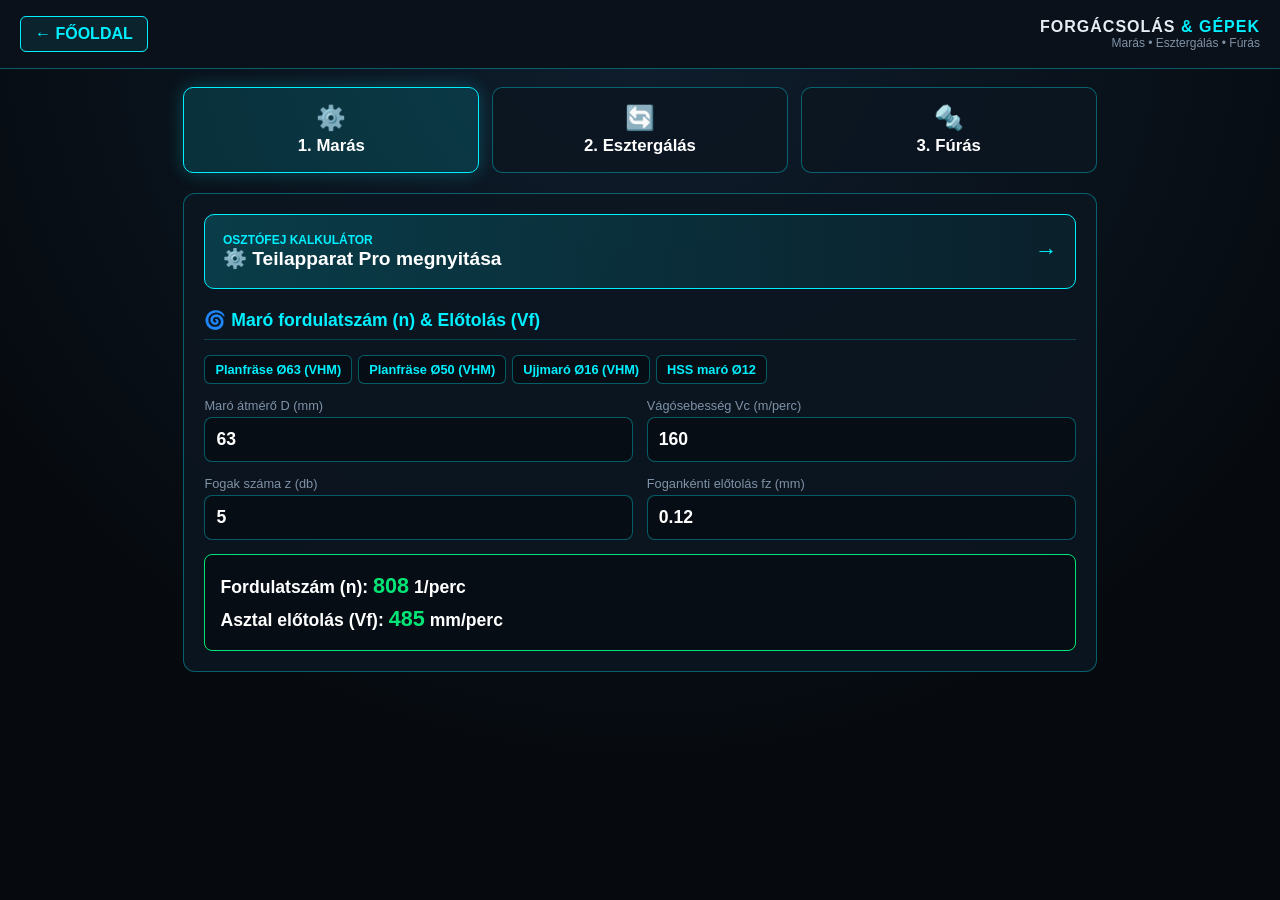
==== gepek/index.html @ 5e8ff7d8 "Update index.html" ====
<!DOCTYPE html>
<html lang="hu">
<head>
    <meta charset="UTF-8">
    <meta name="viewport" content="width=device-width, initial-scale=1.0">
    <title>Forgácsolás & Gépek // WERKSTATT OS</title>
    <style>
        :root { --bg:#060a0f; --panel:#0b111a; --card:rgba(12, 22, 34, 0.88); --cyan:#00f0ff; --orange:#ff7b00; --green:#00e676; --text:#e6edf3; --muted:#7f92a6; --border:rgba(0, 240, 255, 0.35); }
        * { box-sizing:border-box; margin:0; padding:0; font-family:'Segoe UI',Roboto,sans-serif; }
        body { background:radial-gradient(circle at 50% 0%, #0f1e2e 0%, var(--bg) 70%); color:var(--text); min-height:100vh; padding-bottom:3rem; }
        header { background:var(--panel); border-bottom:1px solid var(--border); padding:1rem 1.25rem; display:flex; justify-content:space-between; align-items:center; position:sticky; top:0; z-index:100; }
        .back-btn { color:var(--cyan); text-decoration:none; font-weight:700; padding:8px 14px; border:1px solid var(--cyan); border-radius:6px; background:rgba(0,240,255,0.08); cursor:pointer; }
        main { max-width:950px; margin:0 auto; padding:1.15rem; }

        .big-menu { display:grid; grid-template-columns:repeat(3, 1fr); gap:0.8rem; margin-bottom:1.25rem; }
        .m-btn { background:var(--card); border:1px solid var(--border); border-radius:10px; padding:1rem; text-align:center; color:#fff; cursor:pointer; transition:0.2s; }
        .m-btn.active, .m-btn:hover { border-color:var(--cyan); background:rgba(0,240,255,0.14); box-shadow:0 0 18px rgba(0,240,255,0.25); }
        .m-btn h2 { font-size:1.05rem; margin-top:4px; }

        .tool-box { display:none; background:var(--card); border:1px solid var(--border); border-radius:12px; padding:1.25rem; }
        .tool-box.active { display:block; }
        .tool-box h3 { color:var(--cyan); margin-bottom:0.9rem; font-size:1.1rem; border-bottom:1px solid rgba(0,240,255,0.2); padding-bottom:0.5rem; }

        .launch-card { display:flex; justify-content:space-between; align-items:center; background:linear-gradient(90deg, rgba(0,240,255,0.18), rgba(0,240,255,0.05)); border:1px solid var(--cyan); padding:1.1rem; border-radius:10px; text-decoration:none; color:#fff; margin-bottom:1.35rem; }
        .launch-card:hover { box-shadow:0 0 20px rgba(0,240,255,0.3); }

        .preset-row { display:flex; gap:6px; flex-wrap:wrap; margin-bottom:0.9rem; }
        .p-btn { background:#070d14; border:1px solid var(--border); color:var(--cyan); padding:6px 10px; border-radius:6px; font-size:0.8rem; font-weight:700; cursor:pointer; }
        .p-btn:hover { background:rgba(0,240,255,0.18); }

        .in-grid { display:grid; grid-template-columns:1fr 1fr; gap:0.85rem; margin-bottom:0.9rem; }
        label { display:block; font-size:0.8rem; color:var(--muted); margin-bottom:4px; }
        input { width:100%; padding:11px; background:#070d14; border:1px solid var(--border); border-radius:8px; color:#fff; font-size:1.1rem; font-weight:700; }
        .res-card { background:#070d14; border:1px solid var(--green); border-radius:8px; padding:0.95rem; font-size:1.1rem; font-weight:800; color:#fff; line-height:1.5; }
        .res-card span { color:var(--green); font-size:1.35rem; }

        .sub-tabs { display:grid; grid-template-columns:repeat(3, 1fr); gap:6px; margin-bottom:0.85rem; }
        .st-btn { background:#070d14; border:1px solid rgba(255,255,255,0.15); color:var(--muted); padding:10px 6px; border-radius:6px; font-weight:800; font-size:0.82rem; cursor:pointer; }
        .st-btn.active { border-color:var(--cyan); color:var(--cyan); background:rgba(0,240,255,0.12); }

        table { width:100%; border-collapse:collapse; margin-top:0.5rem; font-size:0.92rem; }
        th, td { padding:9px 10px; text-align:left; border-bottom:1px solid rgba(255,255,255,0.08); }
        th { color:var(--cyan); font-size:0.78rem; text-transform:uppercase; }
        td b { color:var(--green); font-size:1.05rem; }
        @media (max-width: 600px) { .big-menu { grid-template-columns: 1fr; } }
    </style>
</head>
<body>
    <header>
        <a href="../index.html" class="back-btn">← FŐOLDAL</a>
        <div style="text-align:right;">
            <div style="font-weight:800; letter-spacing:1px;">FORGÁCSOLÁS <span style="color:var(--cyan);">& GÉPEK</span></div>
            <div style="font-size:0.75rem; color:var(--muted);">Marás &bull; Esztergálás &bull; Fúrás</div>
        </div>
    </header>
    <main>
        <div class="big-menu">
            <div class="m-btn active" onclick="showTool('frasen', this)"><span style="font-size:1.5rem;">⚙️</span><h2>1. Marás</h2></div>
            <div class="m-btn" onclick="showTool('drehen', this)"><span style="font-size:1.5rem;">🔄</span><h2>2. Esztergálás</h2></div>
            <div class="m-btn" onclick="showTool('bohren', this)"><span style="font-size:1.5rem;">🔩</span><h2>3. Fúrás</h2></div>
        </div>

        <!-- 1. MARÁS PANEL -->
        <div id="frasen" class="tool-box active">
            <a href="../teilapparat/index.html" class="launch-card">
                <div>
                    <div style="font-size:0.75rem; color:var(--cyan); font-weight:800;">OSZTÓFEJ KALKULÁTOR</div>
                    <strong style="font-size:1.2rem;">⚙️ Teilapparat Pro megnyitása</strong>
                </div>
                <span style="font-size:1.4rem; font-weight:900; color:var(--cyan);">→</span>
            </a>

            <h3>🌀 Maró fordulatszám (n) & Előtolás (Vf)</h3>
            <div class="preset-row">
                <button class="p-btn" onclick="setMill(63, 5, 160, 0.12)">Planfräse Ø63 (VHM)</button>
                <button class="p-btn" onclick="setMill(50, 4, 150, 0.10)">Planfräse Ø50 (VHM)</button>
                <button class="p-btn" onclick="setMill(16, 4, 110, 0.06)">Ujjmaró Ø16 (VHM)</button>
                <button class="p-btn" onclick="setMill(12, 4, 30, 0.04)">HSS maró Ø12</button>
            </div>
            <div class="in-grid">
                <div><label>Maró átmérő D (mm)</label><input type="number" id="m_dia" value="63" oninput="calcMill()"></div>
                <div><label>Vágósebesség Vc (m/perc)</label><input type="number" id="m_vc" value="160" oninput="calcMill()"></div>
                <div><label>Fogak száma z (db)</label><input type="number" id="m_z" value="5" oninput="calcMill()"></div>
                <div><label>Fogankénti előtolás fz (mm)</label><input type="number" id="m_fz" value="0.12" step="0.01" oninput="calcMill()"></div>
            </div>
            <div class="res-card" id="mill_res"></div>
        </div>

        <!-- 2. ESZTERGÁLÁS PANEL -->
        <div id="drehen" class="tool-box">
            <h3>🔄 Esztergálás — Fordulatszám (n)</h3>
            <div class="in-grid">
                <div><label>Átmérő D (mm)</label><input type="number" id="d_dia" value="50" oninput="calcTurn()"></div>
                <div><label>Vágósebesség Vc (m/perc)</label><input type="number" id="d_vc" value="120" oninput="calcTurn()"></div>
            </div>
            <div class="res-card" id="turn_res" style="margin-bottom:1.35rem;"></div>

            <h3>📐 Kúpszög számítás (Kegelwinkel)</h3>
            <div class="in-grid">
                <div><label>Nagy átmérő D (mm)</label><input type="number" id="k_D" value="40" oninput="calcCone()"></div>
                <div><label>Kis átmérő d (mm)</label><input type="number" id="k_d" value="30" oninput="calcCone()"></div>
                <div style="grid-column:1/-1;"><label>Kúp hossza L (mm)</label><input type="number" id="k_L" value="50" oninput="calcCone()"></div>
            </div>
            <div class="res-card" id="cone_res"></div>
        </div>
        <!-- 3. FÚRÁS PANEL -->
        <div id="bohren" class="tool-box">
            <h3>🔩 Fúró fordulatszám (n)</h3>
            <div class="in-grid">
                <div><label>Fúró átmérő d (mm)</label><input type="number" id="b_dia" value="10.2" step="0.1" oninput="calcDrill()"></div>
                <div><label>Vágósebesség Vc (HSS ~25, VHM ~70)</label><input type="number" id="b_vc" value="25" oninput="calcDrill()"></div>
            </div>
            <div class="res-card" id="drill_res" style="margin-bottom:1.35rem;"></div>

            <h3>📏 Menet & Magfurat táblázatok (Kernloch)</h3>
            <div class="sub-tabs">
                <button class="st-btn active" onclick="setThreadTab('metrik', this)">Metrikus (M)</button>
                <button class="st-btn" onclick="setThreadTab('fein', this)">Finommenet (MF)</button>
                <button class="st-btn" onclick="setThreadTab('coll', this)">Collos (G / UNC)</button>
            </div>
            <input type="text" id="tSearch" placeholder="🔍 Szűrés menet méretre (pl. M12, M16x1.5, G 1/2, UNC)..." style="margin-bottom:0.75rem; font-size:0.95rem;" oninput="renderThreads()">
            <table>
                <thead><tr><th>Menet</th><th>Emelkedés / TPI</th><th>Magfurat (mm)</th></tr></thead>
                <tbody id="threadTable"></tbody>
            </table>
        </div>
    </main>

    <script>
        let curThreadTab = 'metrik';
        const THREAD_DATA = {
            metrik: [
                ["M3", "0.5 mm", "2.5"], ["M4", "0.7 mm", "3.3"], ["M5", "0.8 mm", "4.2"], ["M6", "1.0 mm", "5.0"],
                ["M8", "1.25 mm", "6.8"], ["M10", "1.5 mm", "8.5"], ["M12", "1.75 mm", "10.2"], ["M14", "2.0 mm", "12.0"],
                ["M16", "2.0 mm", "14.0"], ["M18", "2.5 mm", "15.5"], ["M20", "2.5 mm", "17.5"], ["M22", "2.5 mm", "19.5"],
                ["M24", "3.0 mm", "21.0"], ["M27", "3.0 mm", "24.0"], ["M30", "3.5 mm", "26.5"], ["M36", "4.0 mm", "32.0"]
            ],
            fein: [
                ["M8 x 1", "1.0 mm", "7.0"], ["M10 x 1", "1.0 mm", "9.0"], ["M10 x 1.25", "1.25 mm", "8.8"],
                ["M12 x 1.25", "1.25 mm", "10.8"], ["M12 x 1.5", "1.5 mm", "10.5"], ["M14 x 1.5", "1.5 mm", "12.5"],
                ["M16 x 1.5", "1.5 mm", "14.5"], ["M18 x 1.5", "1.5 mm", "16.5"], ["M20 x 1.5", "1.5 mm", "18.5"],
                ["M22 x 1.5", "1.5 mm", "20.5"], ["M24 x 1.5", "1.5 mm", "22.5"], ["M24 x 2", "2.0 mm", "22.0"],
                ["M27 x 2", "2.0 mm", "25.0"], ["M30 x 2", "2.0 mm", "28.0"]
            ],
            coll: [
                ["G 1/8\" (BSP)", "28 Gg/1\" (Ø 9.73)", "8.8"], ["G 1/4\" (BSP)", "19 Gg/1\" (Ø 13.16)", "11.8"],
                ["G 3/8\" (BSP)", "19 Gg/1\" (Ø 16.66)", "15.25"], ["G 1/2\" (BSP)", "14 Gg/1\" (Ø 20.96)", "19.0"],
                ["G 3/4\" (BSP)", "14 Gg/1\" (Ø 26.44)", "24.5"], ["G 1\" (BSP)", "11 Gg/1\" (Ø 33.25)", "30.75"],
                ["UNC 1/4\"", "20 TPI", "5.1"], ["UNC 5/16\"", "18 TPI", "6.6"],
                ["UNC 3/8\"", "16 TPI", "8.0"], ["UNC 1/2\"", "13 TPI", "10.8"],
                ["UNC 5/8\"", "11 TPI", "13.5"], ["UNC 3/4\"", "10 TPI", "16.5"]
            ]
        };

        function showTool(id, btn) {
            document.querySelectorAll('.m-btn').forEach(b => b.classList.remove('active'));
            document.querySelectorAll('.tool-box').forEach(t => t.classList.remove('active'));
            btn.classList.add('active');
            document.getElementById(id).classList.add('active');
        }

        function setMill(d, z, vc, fz) {
            document.getElementById('m_dia').value = d;
            document.getElementById('m_z').value = z;
            document.getElementById('m_vc').value = vc;
            document.getElementById('m_fz').value = fz;
            calcMill();
        }

        function calcMill() {
            const d = +document.getElementById('m_dia').value || 0;
            const vc = +document.getElementById('m_vc').value || 0;
            const z = +document.getElementById('m_z').value || 1;
            const fz = +document.getElementById('m_fz').value || 0;
            const n = d > 0 ? Math.round((vc * 1000) / (Math.PI * d)) : 0;
            const vf = Math.round(n * z * fz);
            document.getElementById('mill_res').innerHTML = `Fordulatszám (n): <span>${n}</span> 1/perc<br>Asztal előtolás (Vf): <span>${vf}</span> mm/perc`;
        }

        function calcTurn() {
            const d = +document.getElementById('d_dia').value || 0;
            const vc = +document.getElementById('d_vc').value || 0;
            const n = d > 0 ? Math.round((vc * 1000) / (Math.PI * d)) : 0;
            document.getElementById('turn_res').innerHTML = `Fordulatszám: <span>${n}</span> 1/perc (RPM)`;
        }

        function calcCone() {
            const D = +document.getElementById('k_D').value || 0;
            const d = +document.getElementById('k_d').value || 0;
            const L = +document.getElementById('k_L').value || 0;
            if (L <= 0) return;
            const deg = Math.atan((D - d) / (2 * L)) * (180 / Math.PI);
            const g = Math.floor(deg);
            const m = Math.round((deg - g) * 60);
            document.getElementById('cone_res').innerHTML = `Beállítási félkúpszög (α/2): <span>${deg.toFixed(3)}°</span> (${g}° ${m}')`;
        }

        function calcDrill() {
            const d = +document.getElementById('b_dia').value || 0;
            const vc = +document.getElementById('b_vc').value || 0;
            const n = d > 0 ? Math.round((vc * 1000) / (Math.PI * d)) : 0;
            document.getElementById('drill_res').innerHTML = `Fúró fordulatszám: <span>${n}</span> 1/perc (RPM)`;
        }

        function setThreadTab(tab, btn) {
            curThreadTab = tab;
            document.querySelectorAll('.st-btn').forEach(b => b.classList.remove('active'));
            btn.classList.add('active');
            renderThreads();
        }

        function renderThreads() {
            const q = document.getElementById('tSearch').value.toLowerCase().trim();
            const list = THREAD_DATA[curThreadTab].filter(t => `${t} ${t} ${t}`.toLowerCase().includes(q));
            document.getElementById('threadTable').innerHTML = list.map(t =>
                `<tr><td><strong>${t}</strong></td><td>${t}</td><td><b>Ø ${t} mm</b></td></tr>`
            ).join('');
        }

        calcMill(); calcTurn(); calcCone(); calcDrill(); renderThreads();
    </script>
</body>
</html>
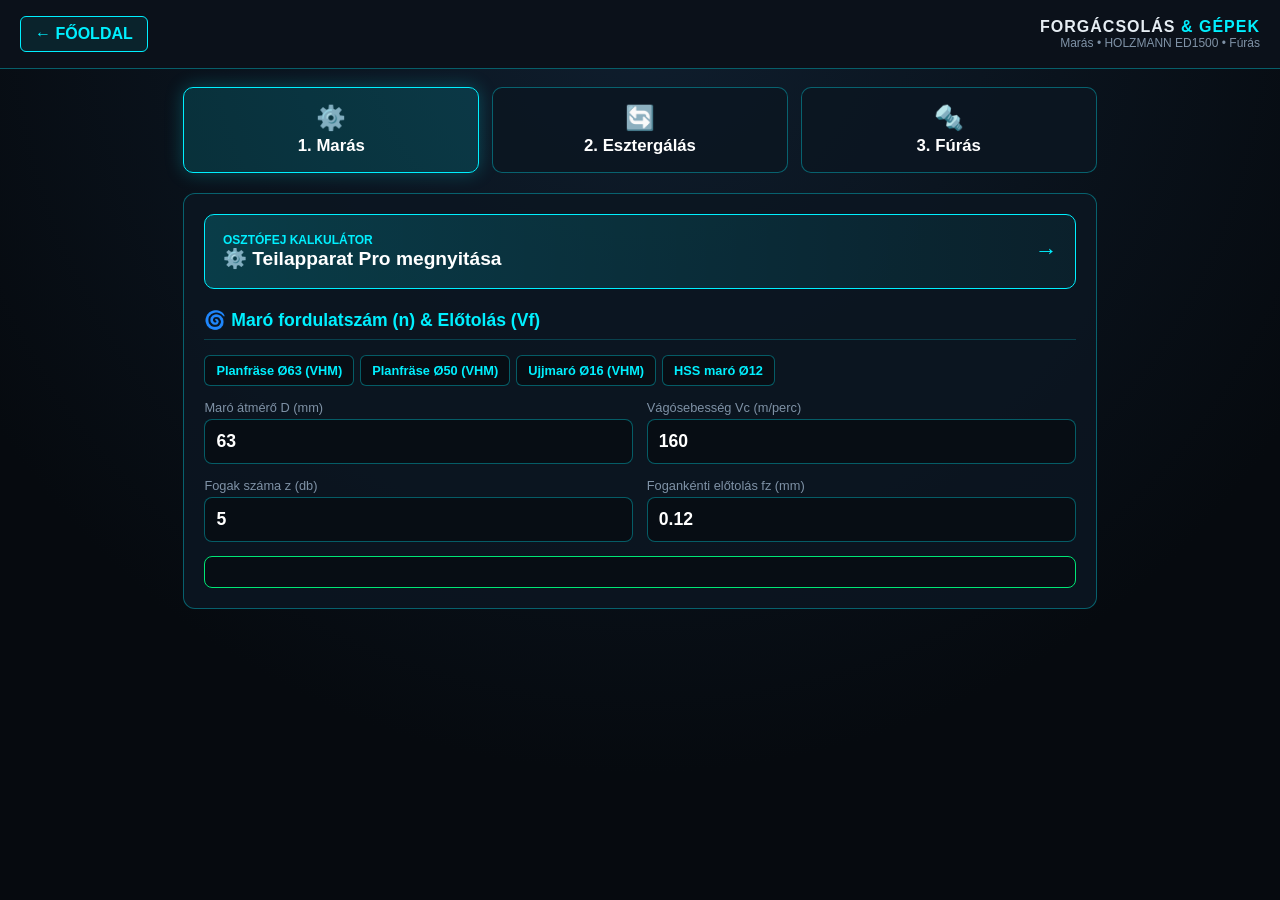
==== commit 4ca22ded: "Update index.html" ====
--- a/gepek/index.html
+++ b/gepek/index.html
@@ -22,21 +22,31 @@
         .tool-box h3 { color:var(--cyan); margin-bottom:0.9rem; font-size:1.1rem; border-bottom:1px solid rgba(0,240,255,0.2); padding-bottom:0.5rem; }
 
         .launch-card { display:flex; justify-content:space-between; align-items:center; background:linear-gradient(90deg, rgba(0,240,255,0.18), rgba(0,240,255,0.05)); border:1px solid var(--cyan); padding:1.1rem; border-radius:10px; text-decoration:none; color:#fff; margin-bottom:1.35rem; }
-        .launch-card:hover { box-shadow:0 0 20px rgba(0,240,255,0.3); }
+        .sub-tabs { display:grid; grid-template-columns:repeat(3, 1fr); gap:6px; margin-bottom:1rem; }
+        .st-btn { background:#070d14; border:1px solid rgba(255,255,255,0.15); color:var(--muted); padding:10px 6px; border-radius:6px; font-weight:800; font-size:0.82rem; cursor:pointer; }
+        .st-btn.active { border-color:var(--cyan); color:var(--cyan); background:rgba(0,240,255,0.12); }
 
         .preset-row { display:flex; gap:6px; flex-wrap:wrap; margin-bottom:0.9rem; }
-        .p-btn { background:#070d14; border:1px solid var(--border); color:var(--cyan); padding:6px 10px; border-radius:6px; font-size:0.8rem; font-weight:700; cursor:pointer; }
-        .p-btn:hover { background:rgba(0,240,255,0.18); }
+        .p-btn { background:#070d14; border:1px solid var(--border); color:var(--cyan); padding:7px 11px; border-radius:6px; font-size:0.8rem; font-weight:700; cursor:pointer; }
+        .p-btn.active, .p-btn:hover { background:var(--cyan); color:#000; }
 
         .in-grid { display:grid; grid-template-columns:1fr 1fr; gap:0.85rem; margin-bottom:0.9rem; }
         label { display:block; font-size:0.8rem; color:var(--muted); margin-bottom:4px; }
         input { width:100%; padding:11px; background:#070d14; border:1px solid var(--border); border-radius:8px; color:#fff; font-size:1.1rem; font-weight:700; }
-        .res-card { background:#070d14; border:1px solid var(--green); border-radius:8px; padding:0.95rem; font-size:1.1rem; font-weight:800; color:#fff; line-height:1.5; }
-        .res-card span { color:var(--green); font-size:1.35rem; }
-
-        .sub-tabs { display:grid; grid-template-columns:repeat(3, 1fr); gap:6px; margin-bottom:0.85rem; }
-        .st-btn { background:#070d14; border:1px solid rgba(255,255,255,0.15); color:var(--muted); padding:10px 6px; border-radius:6px; font-weight:800; font-size:0.82rem; cursor:pointer; }
-        .st-btn.active { border-color:var(--cyan); color:var(--cyan); background:rgba(0,240,255,0.12); }
+        .res-card { background:#070d14; border:1px solid var(--green); border-radius:8px; padding:0.95rem; font-size:1.05rem; font-weight:800; color:#fff; line-height:1.5; }
+        .res-card span { color:var(--green); font-size:1.3rem; }
+
+        .spec-grid { display:grid; grid-template-columns:repeat(auto-fit, minmax(175px, 1fr)); gap:0.75rem; margin-bottom:1rem; }
+        .spec-item { background:#070d14; border:1px solid rgba(255,255,255,0.08); padding:0.75rem; border-radius:8px; }
+        .spec-item span { display:block; font-size:0.75rem; color:var(--muted); }
+        .spec-item b { font-size:0.98rem; color:#fff; }
+        .wear-box { background:rgba(255,123,0,0.08); border-left:3px solid var(--orange); padding:0.85rem; border-radius:6px; font-size:0.86rem; line-height:1.5; }
+        .wear-box strong { color:var(--orange); }
+
+        .param-grid { display:grid; grid-template-columns:repeat(auto-fit, minmax(150px, 1fr)); gap:0.8rem; margin-top:0.8rem; }
+        .p-box { background:#070d14; border:1px solid var(--green); border-radius:8px; padding:0.85rem; text-align:center; }
+        .p-box span { display:block; font-size:0.74rem; color:var(--muted); margin-bottom:4px; }
+        .p-box b { font-size:1.25rem; color:var(--green); }
 
         table { width:100%; border-collapse:collapse; margin-top:0.5rem; font-size:0.92rem; }
         th, td { padding:9px 10px; text-align:left; border-bottom:1px solid rgba(255,255,255,0.08); }
@@ -50,7 +60,7 @@
         <a href="../index.html" class="back-btn">← FŐOLDAL</a>
         <div style="text-align:right;">
             <div style="font-weight:800; letter-spacing:1px;">FORGÁCSOLÁS <span style="color:var(--cyan);">& GÉPEK</span></div>
-            <div style="font-size:0.75rem; color:var(--muted);">Marás &bull; Esztergálás &bull; Fúrás</div>
+            <div style="font-size:0.75rem; color:var(--muted);">Marás &bull; HOLZMANN ED1500 &bull; Fúrás</div>
         </div>
     </header>
     <main>
@@ -69,7 +79,6 @@
                 </div>
                 <span style="font-size:1.4rem; font-weight:900; color:var(--cyan);">→</span>
             </a>
-
             <h3>🌀 Maró fordulatszám (n) & Előtolás (Vf)</h3>
             <div class="preset-row">
                 <button class="p-btn" onclick="setMill(63, 5, 160, 0.12)">Planfräse Ø63 (VHM)</button>
@@ -86,23 +95,40 @@
             <div class="res-card" id="mill_res"></div>
         </div>
 
-        <!-- 2. ESZTERGÁLÁS PANEL -->
+        <!-- 2. ESZTERGÁLÁS PANEL (HOLZMANN ED1500INDIG80_400) -->
         <div id="drehen" class="tool-box">
-            <h3>🔄 Esztergálás — Fordulatszám (n)</h3>
-            <div class="in-grid">
-                <div><label>Átmérő D (mm)</label><input type="number" id="d_dia" value="50" oninput="calcTurn()"></div>
-                <div><label>Vágósebesség Vc (m/perc)</label><input type="number" id="d_vc" value="120" oninput="calcTurn()"></div>
-            </div>
-            <div class="res-card" id="turn_res" style="margin-bottom:1.35rem;"></div>
-
-            <h3>📐 Kúpszög számítás (Kegelwinkel)</h3>
-            <div class="in-grid">
-                <div><label>Nagy átmérő D (mm)</label><input type="number" id="k_D" value="40" oninput="calcCone()"></div>
-                <div><label>Kis átmérő d (mm)</label><input type="number" id="k_d" value="30" oninput="calcCone()"></div>
-                <div style="grid-column:1/-1;"><label>Kúp hossza L (mm)</label><input type="number" id="k_L" value="50" oninput="calcCone()"></div>
-            </div>
-            <div class="res-card" id="cone_res"></div>
-        </div>
+            <div class="sub-tabs">
+                <button class="st-btn active" onclick="setTurnSub('t_param', this)">⚡ Ajánlott beállítás</button>
+                <button class="st-btn" onclick="setTurnSub('t_calc', this)">📐 Fordulat & Kúpszög</button>
+                <button class="st-btn" onclick="setTurnSub('t_spec', this)">🏭 HOLZMANN Adatlap</button>
+            </div>
+
+            <!-- 2A: Anyag & Átmérő szerinti ajánlás -->
+            <div id="t_param" class="t-sub">
+                <div style="font-size:0.8rem; color:var(--muted); margin-bottom:6px;">1. Anyagminőség (VHM váltólapkás késhez):</div>
+                <div class="preset-row" id="turnMatBtns">
+                    <button class="p-btn active" onclick="setTurnMat('steel', this)">Acél (S235 / C45)</button>
+                    <button class="p-btn" onclick="setTurnMat('va', this)">Saválló (VA / 1.4301)</button>
+                    <button class="p-btn" onclick="setTurnMat('alu', this)">Alumínium</button>
+                    <button class="p-btn" onclick="setTurnMat('brass', this)">Bronz / Sárgaréz</button>
+                </div>
+                <div style="font-size:0.8rem; color:var(--muted); margin-bottom:6px;">2. Munkadarab átmérő D (mm):</div>
+                <div class="preset-row" id="turnDiaBtns"></div>
+                <div class="param-grid" id="turnParamOut"></div>
+            </div>
+
+            <!-- 2B: Szabad kalkulátor -->
+            <div id="t_calc" class="t-sub" style="display:none;">
+                <h3>🔄 Egyedi fordulatszám (n)</h3>
+                <div class="in-grid">
+                    <div><label>Átmérő D (mm)</label><input type="number" id="d_dia" value="50" oninput="calcTurn()"></div>
+                    <div><label>Vágósebesség Vc (m/perc)</label><input type="number" id="d_vc" value="140" oninput="calcTurn()"></div>
+                </div>
+                <div class="res-card" id="turn_res" style="margin-bottom:1.25rem;"></div>
+
+                <h3>📐 Kúpszög számítás (Kegelwinkel)</h3>
+                <div class="in-grid">
+                    <div><label>Nagy átmérő D (mm)</label><input type="number" id="k_D" value="40" oninput="calcCone()"></div>
         <!-- 3. FÚRÁS PANEL -->
         <div id="bohren" class="tool-box">
             <h3>🔩 Fúró fordulatszám (n)</h3>
@@ -128,6 +154,17 @@
 
     <script>
         let curThreadTab = 'metrik';
+        let curTurnMat = 'steel', curTurnDia = 50;
+
+        const TURN_MATS = {
+            steel: { vc: 150, feedR: "0.20 – 0.30 mm/U", feedF: "0.08 – 0.12 mm/U", doc: "1.5 – 3.0 mm (nagyolás)" },
+            va:    { vc: 95,  feedR: "0.15 – 0.22 mm/U", feedF: "0.06 – 0.10 mm/U", doc: "1.0 – 2.0 mm + hűtés!" },
+            alu:   { vc: 280, feedR: "0.25 – 0.40 mm/U", feedF: "0.10 – 0.15 mm/U", doc: "2.0 – 4.0 mm (éles lapka)" },
+            brass: { vc: 180, feedR: "0.20 – 0.35 mm/U", feedF: "0.08 – 0.12 mm/U", doc: "1.5 – 3.0 mm (szárazon is)" }
+        };
+        const TURN_DIAS =;
+        const ED_STEPS =;
+
         const THREAD_DATA = {
             metrik: [
                 ["M3", "0.5 mm", "2.5"], ["M4", "0.7 mm", "3.3"], ["M5", "0.8 mm", "4.2"], ["M6", "1.0 mm", "5.0"],
@@ -151,12 +188,42 @@
                 ["UNC 5/8\"", "11 TPI", "13.5"], ["UNC 3/4\"", "10 TPI", "16.5"]
             ]
         };
-
         function showTool(id, btn) {
             document.querySelectorAll('.m-btn').forEach(b => b.classList.remove('active'));
             document.querySelectorAll('.tool-box').forEach(t => t.classList.remove('active'));
             btn.classList.add('active');
             document.getElementById(id).classList.add('active');
+        }
+
+        function setTurnSub(id, btn) {
+            btn.parentElement.querySelectorAll('.st-btn').forEach(b => b.classList.remove('active'));
+            document.querySelectorAll('.t-sub').forEach(s => s.style.display = 'none');
+            btn.classList.add('active');
+            document.getElementById(id).style.display = 'block';
+        }
+
+        function setTurnMat(m, btn) {
+            curTurnMat = m;
+            document.querySelectorAll('#turnMatBtns .p-btn').forEach(b => b.classList.remove('active'));
+            btn.classList.add('active');
+            renderTurnPresets();
+        }
+
+        function setTurnDia(d) { curTurnDia = d; renderTurnPresets(); }
+
+        function renderTurnPresets() {
+            document.getElementById('turnDiaBtns').innerHTML = TURN_DIAS.map(d =>
+                `<button class="p-btn ${d===curTurnDia?'active':''}" onclick="setTurnDia(${d})">Ø ${d} mm</button>`
+            ).join('');
+            const m = TURN_MATS[curTurnMat];
+            const exactRpm = Math.round((m.vc * 1000) / (Math.PI * curTurnDia));
+            const closestStep = ED_STEPS.reduce((prev, curr) => Math.abs(curr - exactRpm) < Math.abs(prev - exactRpm) ? curr : prev);
+            document.getElementById('turnParamOut').innerHTML = `
+                <div class="p-box"><span>Számított RPM (Vc=${m.vc})</span><b>${exactRpm} 1/perc</b></div>
+                <div class="p-box" style="border-color:var(--cyan);"><span>HOLZMANN Fokozat</span><b style="color:var(--cyan);">~ ${closestStep} 1/perc</b></div>
+                <div class="p-box"><span>Nagyoló / Simító előtolás</span><b style="color:var(--orange);font-size:0.95rem;">${m.feedR}<br>${m.feedF}</b></div>
+                <div class="p-box"><span>Fogásmélység & Tipp</span><b style="color:#fff;font-size:0.95rem;">${m.doc}</b></div>
+            `;
         }
 
         function setMill(d, z, vc, fz) {
@@ -204,20 +271,20 @@
 
         function setThreadTab(tab, btn) {
             curThreadTab = tab;
-            document.querySelectorAll('.st-btn').forEach(b => b.classList.remove('active'));
+            btn.parentElement.querySelectorAll('.st-btn').forEach(b => b.classList.remove('active'));
             btn.classList.add('active');
             renderThreads();
         }
 
         function renderThreads() {
             const q = document.getElementById('tSearch').value.toLowerCase().trim();
-            const list = THREAD_DATA[curThreadTab].filter(t => `${t} ${t} ${t}`.toLowerCase().includes(q));
+            const list = THREAD_DATA[curThreadTab].filter(t => `${t[0]} ${t[1]} ${t[2]}`.toLowerCase().includes(q));
             document.getElementById('threadTable').innerHTML = list.map(t =>
-                `<tr><td><strong>${t}</strong></td><td>${t}</td><td><b>Ø ${t} mm</b></td></tr>`
+                `<tr><td><strong>${t[0]}</strong></td><td>${t[1]}</td><td><b>Ø ${t[2]} mm</b></td></tr>`
             ).join('');
         }
 
-        calcMill(); calcTurn(); calcCone(); calcDrill(); renderThreads();
+        renderTurnPresets(); calcMill(); calcTurn(); calcCone(); calcDrill(); renderThreads();
     </script>
 </body>
 </html>
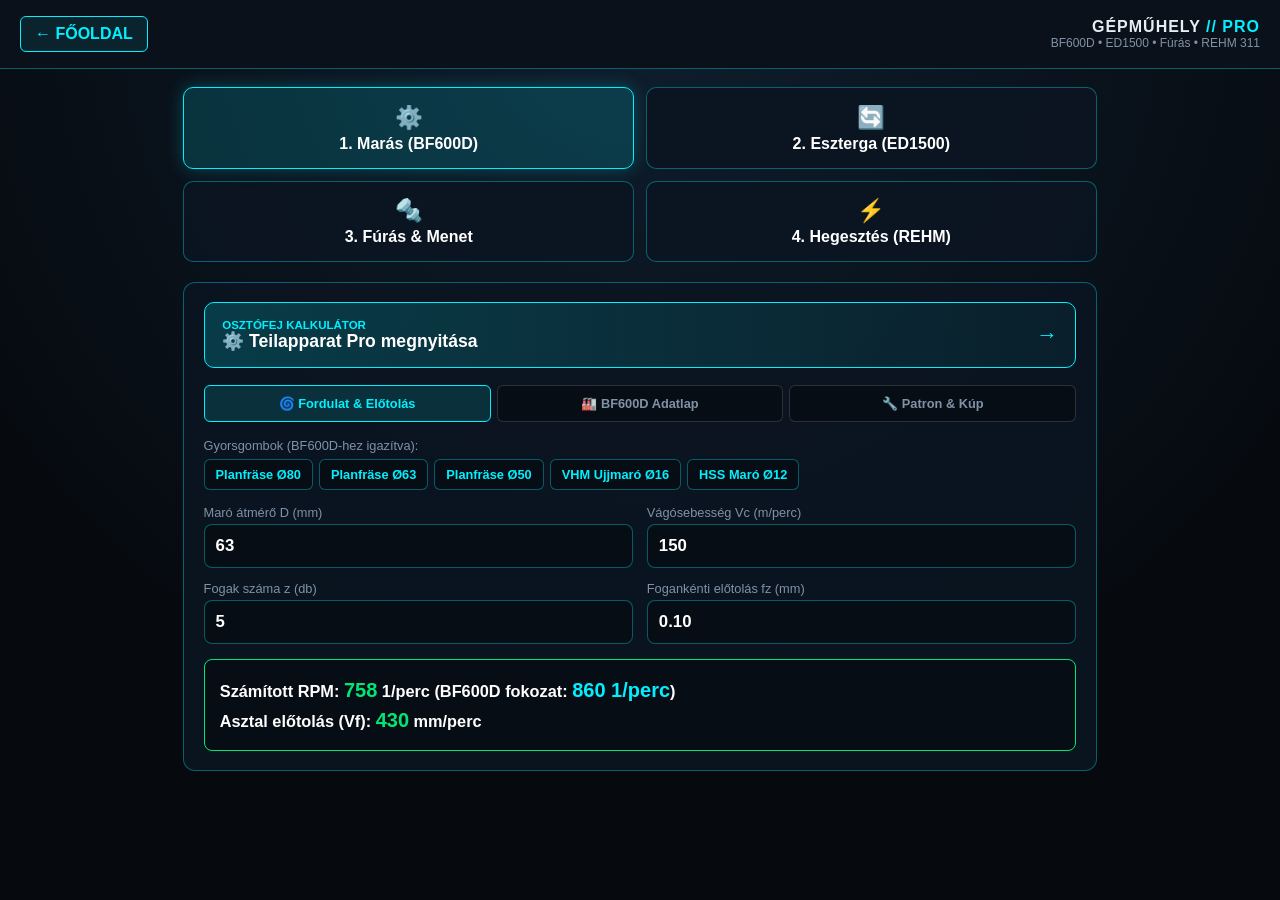
==== commit 3b696213: "Update print statement from 'Hello' to 'Goodbye'" ====
--- a/gepek/index.html
+++ b/gepek/index.html
@@ -3,27 +3,28 @@
 <head>
     <meta charset="UTF-8">
     <meta name="viewport" content="width=device-width, initial-scale=1.0">
-    <title>Forgácsolás & Gépek // WERKSTATT OS</title>
+    <title>Forgácsolás & Hegesztés // WERKSTATT OS</title>
     <style>
-        :root { --bg:#060a0f; --panel:#0b111a; --card:rgba(12, 22, 34, 0.88); --cyan:#00f0ff; --orange:#ff7b00; --green:#00e676; --text:#e6edf3; --muted:#7f92a6; --border:rgba(0, 240, 255, 0.35); }
+        :root { --bg:#060a0f; --panel:#0b111a; --card:rgba(12, 22, 34, 0.9); --cyan:#00f0ff; --orange:#ff7b00; --green:#00e676; --text:#e6edf3; --muted:#7f92a6; --border:rgba(0, 240, 255, 0.35); }
         * { box-sizing:border-box; margin:0; padding:0; font-family:'Segoe UI',Roboto,sans-serif; }
         body { background:radial-gradient(circle at 50% 0%, #0f1e2e 0%, var(--bg) 70%); color:var(--text); min-height:100vh; padding-bottom:3rem; }
         header { background:var(--panel); border-bottom:1px solid var(--border); padding:1rem 1.25rem; display:flex; justify-content:space-between; align-items:center; position:sticky; top:0; z-index:100; }
         .back-btn { color:var(--cyan); text-decoration:none; font-weight:700; padding:8px 14px; border:1px solid var(--cyan); border-radius:6px; background:rgba(0,240,255,0.08); cursor:pointer; }
         main { max-width:950px; margin:0 auto; padding:1.15rem; }
 
-        .big-menu { display:grid; grid-template-columns:repeat(3, 1fr); gap:0.8rem; margin-bottom:1.25rem; }
-        .m-btn { background:var(--card); border:1px solid var(--border); border-radius:10px; padding:1rem; text-align:center; color:#fff; cursor:pointer; transition:0.2s; }
-        .m-btn.active, .m-btn:hover { border-color:var(--cyan); background:rgba(0,240,255,0.14); box-shadow:0 0 18px rgba(0,240,255,0.25); }
-        .m-btn h2 { font-size:1.05rem; margin-top:4px; }
-
-        .tool-box { display:none; background:var(--card); border:1px solid var(--border); border-radius:12px; padding:1.25rem; }
+        .big-menu { display:grid; grid-template-columns:repeat(2, 1fr); gap:0.75rem; margin-bottom:1.25rem; }
+        .m-btn { background:var(--card); border:1px solid var(--border); border-radius:10px; padding:0.95rem; text-align:center; color:#fff; cursor:pointer; transition:0.2s; }
+        .m-btn.active, .m-btn:hover { border-color:var(--cyan); background:rgba(0,240,255,0.15); box-shadow:0 0 18px rgba(0,240,255,0.25); }
+        .m-btn h2 { font-size:1rem; margin-top:4px; }
+
+        .tool-box { display:none; background:var(--card); border:1px solid var(--border); border-radius:12px; padding:1.2rem; }
         .tool-box.active { display:block; }
-        .tool-box h3 { color:var(--cyan); margin-bottom:0.9rem; font-size:1.1rem; border-bottom:1px solid rgba(0,240,255,0.2); padding-bottom:0.5rem; }
-
-        .launch-card { display:flex; justify-content:space-between; align-items:center; background:linear-gradient(90deg, rgba(0,240,255,0.18), rgba(0,240,255,0.05)); border:1px solid var(--cyan); padding:1.1rem; border-radius:10px; text-decoration:none; color:#fff; margin-bottom:1.35rem; }
+        .tool-box h3 { color:var(--cyan); margin-bottom:0.85rem; font-size:1.05rem; border-bottom:1px solid rgba(0,240,255,0.2); padding-bottom:0.45rem; }
+
+        .launch-card { display:flex; justify-content:space-between; align-items:center; background:linear-gradient(90deg, rgba(0,240,255,0.18), rgba(0,240,255,0.05)); border:1px solid var(--cyan); padding:0.95rem 1.1rem; border-radius:10px; text-decoration:none; color:#fff; margin-bottom:1.1rem; }
         .sub-tabs { display:grid; grid-template-columns:repeat(3, 1fr); gap:6px; margin-bottom:1rem; }
-        .st-btn { background:#070d14; border:1px solid rgba(255,255,255,0.15); color:var(--muted); padding:10px 6px; border-radius:6px; font-weight:800; font-size:0.82rem; cursor:pointer; }
+        .sub-tabs.two { grid-template-columns:repeat(2, 1fr); }
+        .st-btn { background:#070d14; border:1px solid rgba(255,255,255,0.15); color:var(--muted); padding:10px 6px; border-radius:6px; font-weight:800; font-size:0.8rem; cursor:pointer; }
         .st-btn.active { border-color:var(--cyan); color:var(--cyan); background:rgba(0,240,255,0.12); }
 
         .preset-row { display:flex; gap:6px; flex-wrap:wrap; margin-bottom:0.9rem; }
@@ -32,78 +33,113 @@
 
         .in-grid { display:grid; grid-template-columns:1fr 1fr; gap:0.85rem; margin-bottom:0.9rem; }
         label { display:block; font-size:0.8rem; color:var(--muted); margin-bottom:4px; }
-        input { width:100%; padding:11px; background:#070d14; border:1px solid var(--border); border-radius:8px; color:#fff; font-size:1.1rem; font-weight:700; }
-        .res-card { background:#070d14; border:1px solid var(--green); border-radius:8px; padding:0.95rem; font-size:1.05rem; font-weight:800; color:#fff; line-height:1.5; }
-        .res-card span { color:var(--green); font-size:1.3rem; }
-
-        .spec-grid { display:grid; grid-template-columns:repeat(auto-fit, minmax(175px, 1fr)); gap:0.75rem; margin-bottom:1rem; }
-        .spec-item { background:#070d14; border:1px solid rgba(255,255,255,0.08); padding:0.75rem; border-radius:8px; }
-        .spec-item span { display:block; font-size:0.75rem; color:var(--muted); }
-        .spec-item b { font-size:0.98rem; color:#fff; }
-        .wear-box { background:rgba(255,123,0,0.08); border-left:3px solid var(--orange); padding:0.85rem; border-radius:6px; font-size:0.86rem; line-height:1.5; }
+        input { width:100%; padding:11px; background:#070d14; border:1px solid var(--border); border-radius:8px; color:#fff; font-size:1.05rem; font-weight:700; }
+        .res-card { background:#070d14; border:1px solid var(--green); border-radius:8px; padding:0.95rem; font-size:1.02rem; font-weight:800; color:#fff; line-height:1.5; }
+        .res-card span { color:var(--green); font-size:1.25rem; }
+
+        .spec-grid { display:grid; grid-template-columns:repeat(auto-fit, minmax(165px, 1fr)); gap:0.7rem; margin-bottom:0.95rem; }
+        .spec-item { background:#070d14; border:1px solid rgba(255,255,255,0.08); padding:0.7rem; border-radius:8px; }
+        .spec-item span { display:block; font-size:0.74rem; color:var(--muted); }
+        .spec-item b { font-size:0.95rem; color:#fff; }
+        .wear-box { background:rgba(255,123,0,0.08); border-left:3px solid var(--orange); padding:0.85rem; border-radius:6px; font-size:0.85rem; line-height:1.5; }
         .wear-box strong { color:var(--orange); }
 
-        .param-grid { display:grid; grid-template-columns:repeat(auto-fit, minmax(150px, 1fr)); gap:0.8rem; margin-top:0.8rem; }
-        .p-box { background:#070d14; border:1px solid var(--green); border-radius:8px; padding:0.85rem; text-align:center; }
-        .p-box span { display:block; font-size:0.74rem; color:var(--muted); margin-bottom:4px; }
-        .p-box b { font-size:1.25rem; color:var(--green); }
+        .param-grid { display:grid; grid-template-columns:repeat(auto-fit, minmax(145px, 1fr)); gap:0.75rem; margin-top:0.8rem; }
+        .p-box { background:#070d14; border:1px solid var(--green); border-radius:8px; padding:0.8rem; text-align:center; }
+        .p-box span { display:block; font-size:0.73rem; color:var(--muted); margin-bottom:4px; }
+        .p-box b { font-size:1.15rem; color:var(--green); }
 
         table { width:100%; border-collapse:collapse; margin-top:0.5rem; font-size:0.92rem; }
         th, td { padding:9px 10px; text-align:left; border-bottom:1px solid rgba(255,255,255,0.08); }
         th { color:var(--cyan); font-size:0.78rem; text-transform:uppercase; }
         td b { color:var(--green); font-size:1.05rem; }
-        @media (max-width: 600px) { .big-menu { grid-template-columns: 1fr; } }
     </style>
 </head>
 <body>
     <header>
         <a href="../index.html" class="back-btn">← FŐOLDAL</a>
         <div style="text-align:right;">
-            <div style="font-weight:800; letter-spacing:1px;">FORGÁCSOLÁS <span style="color:var(--cyan);">& GÉPEK</span></div>
-            <div style="font-size:0.75rem; color:var(--muted);">Marás &bull; HOLZMANN ED1500 &bull; Fúrás</div>
+            <div style="font-weight:800; letter-spacing:1px;">GÉPMŰHELY <span style="color:var(--cyan);">// PRO</span></div>
+            <div style="font-size:0.75rem; color:var(--muted);">BF600D &bull; ED1500 &bull; Fúrás &bull; REHM 311</div>
         </div>
     </header>
     <main>
         <div class="big-menu">
-            <div class="m-btn active" onclick="showTool('frasen', this)"><span style="font-size:1.5rem;">⚙️</span><h2>1. Marás</h2></div>
-            <div class="m-btn" onclick="showTool('drehen', this)"><span style="font-size:1.5rem;">🔄</span><h2>2. Esztergálás</h2></div>
-            <div class="m-btn" onclick="showTool('bohren', this)"><span style="font-size:1.5rem;">🔩</span><h2>3. Fúrás</h2></div>
-        </div>
-
-        <!-- 1. MARÁS PANEL -->
+            <div class="m-btn active" onclick="showTool('frasen', this)"><span style="font-size:1.4rem;">⚙️</span><h2>1. Marás (BF600D)</h2></div>
+            <div class="m-btn" onclick="showTool('drehen', this)"><span style="font-size:1.4rem;">🔄</span><h2>2. Eszterga (ED1500)</h2></div>
+            <div class="m-btn" onclick="showTool('bohren', this)"><span style="font-size:1.4rem;">🔩</span><h2>3. Fúrás & Menet</h2></div>
+            <div class="m-btn" onclick="showTool('weld', this)"><span style="font-size:1.4rem;">⚡</span><h2>4. Hegesztés (REHM)</h2></div>
+        </div>
+        <!-- 1. MARÁS (HOLZMANN BF600D_400V) -->
         <div id="frasen" class="tool-box active">
             <a href="../teilapparat/index.html" class="launch-card">
                 <div>
-                    <div style="font-size:0.75rem; color:var(--cyan); font-weight:800;">OSZTÓFEJ KALKULÁTOR</div>
-                    <strong style="font-size:1.2rem;">⚙️ Teilapparat Pro megnyitása</strong>
-                </div>
-                <span style="font-size:1.4rem; font-weight:900; color:var(--cyan);">→</span>
+                    <div style="font-size:0.72rem; color:var(--cyan); font-weight:800;">OSZTÓFEJ KALKULÁTOR</div>
+                    <strong style="font-size:1.1rem;">⚙️ Teilapparat Pro megnyitása</strong>
+                </div>
+                <span style="font-size:1.35rem; font-weight:900; color:var(--cyan);">→</span>
             </a>
-            <h3>🌀 Maró fordulatszám (n) & Előtolás (Vf)</h3>
-            <div class="preset-row">
-                <button class="p-btn" onclick="setMill(63, 5, 160, 0.12)">Planfräse Ø63 (VHM)</button>
-                <button class="p-btn" onclick="setMill(50, 4, 150, 0.10)">Planfräse Ø50 (VHM)</button>
-                <button class="p-btn" onclick="setMill(16, 4, 110, 0.06)">Ujjmaró Ø16 (VHM)</button>
-                <button class="p-btn" onclick="setMill(12, 4, 30, 0.04)">HSS maró Ø12</button>
-            </div>
-            <div class="in-grid">
-                <div><label>Maró átmérő D (mm)</label><input type="number" id="m_dia" value="63" oninput="calcMill()"></div>
-                <div><label>Vágósebesség Vc (m/perc)</label><input type="number" id="m_vc" value="160" oninput="calcMill()"></div>
-                <div><label>Fogak száma z (db)</label><input type="number" id="m_z" value="5" oninput="calcMill()"></div>
-                <div><label>Fogankénti előtolás fz (mm)</label><input type="number" id="m_fz" value="0.12" step="0.01" oninput="calcMill()"></div>
-            </div>
-            <div class="res-card" id="mill_res"></div>
-        </div>
-
-        <!-- 2. ESZTERGÁLÁS PANEL (HOLZMANN ED1500INDIG80_400) -->
+
+            <div class="sub-tabs">
+                <button class="st-btn active" onclick="setSub('m-sub', 'm_calc', this)">🌀 Fordulat & Előtolás</button>
+                <button class="st-btn" onclick="setSub('m-sub', 'm_spec', this)">🏭 BF600D Adatlap</button>
+                <button class="st-btn" onclick="setSub('m-sub', 'm_tools', this)">🔧 Patron & Kúp</button>
+            </div>
+
+            <div id="m_calc" class="m-sub">
+                <div style="font-size:0.8rem; color:var(--muted); margin-bottom:6px;">Gyorsgombok (BF600D-hez igazítva):</div>
+                <div class="preset-row">
+                    <button class="p-btn" onclick="setMill(80, 6, 150, 0.10)">Planfräse Ø80</button>
+                    <button class="p-btn" onclick="setMill(63, 5, 150, 0.10)">Planfräse Ø63</button>
+                    <button class="p-btn" onclick="setMill(50, 4, 140, 0.08)">Planfräse Ø50</button>
+                    <button class="p-btn" onclick="setMill(16, 4, 90, 0.05)">VHM Ujjmaró Ø16</button>
+                    <button class="p-btn" onclick="setMill(12, 4, 28, 0.04)">HSS Maró Ø12</button>
+                </div>
+                <div class="in-grid">
+                    <div><label>Maró átmérő D (mm)</label><input type="number" id="m_dia" value="63" oninput="calcMill()"></div>
+                    <div><label>Vágósebesség Vc (m/perc)</label><input type="number" id="m_vc" value="150" oninput="calcMill()"></div>
+                    <div><label>Fogak száma z (db)</label><input type="number" id="m_z" value="5" oninput="calcMill()"></div>
+                    <div><label>Fogankénti előtolás fz (mm)</label><input type="number" id="m_fz" value="0.10" step="0.01" oninput="calcMill()"></div>
+                </div>
+                <div class="res-card" id="mill_res"></div>
+            </div>
+
+            <div id="m_spec" class="m-sub" style="display:none;">
+                <h3 style="color:#fff;">HOLZMANN BF600D_400V <span style="color:var(--cyan); font-size:0.85rem;">(3-Achs Digi)</span></h3>
+                <div class="spec-grid">
+                    <div class="spec-item"><span>Főorsókúp</span><b>ISO 40 (SK40)</b></div>
+                    <div class="spec-item"><span>Behúzószár menet</span><b>M16</b></div>
+                    <div class="spec-item"><span>Vertikál fordulat (8)</span><b>115 – 1750 1/perc</b></div>
+                    <div class="spec-item"><span>Horizontál fordulat (9)</span><b>45 – 1330 1/perc</b></div>
+                    <div class="spec-item"><span>Asztal / T-horony</span><b>1200 x 280 mm / 14 mm</b></div>
+                    <div class="spec-item"><span>Úthossz (X / Y / Z)</span><b>600 / 230 / 380 mm</b></div>
+                    <div class="spec-item"><span>X-asztal előtolás (8)</span><b>24 – 720 mm/perc</b></div>
+                    <div class="spec-item"><span>Pinola löket / Fejdöntés</span><b>120 mm / ± 90°</b></div>
+                </div>
+                <div class="wear-box">
+                    <strong>⚠️ Gépkorlátok & Motor:</strong><br>
+                    • <b>Max. síkmaró:</b> Ø 100 mm | <b>Max. ujjmaró:</b> Ø 25 mm<br>
+                    • <b>Vertikál motor:</b> 0,85 / 1,5 kW | <b>Horizontál motor:</b> 2,2 kW | <b>Tömeg:</b> 1.180 kg
+                </div>
+            </div>
+
+            <div id="m_tools" class="m-sub" style="display:none;">
+                <div class="wear-box" style="border-color:var(--cyan); background:rgba(0,240,255,0.06);">
+                    <strong style="color:var(--cyan);">🔧 Tartozékok & Befogók (ISO 40):</strong><br>
+                    • <b>Patronkészlet (8 db):</b> Ø 4, 5, 6, 8, 10, 12, 14, 16 mm<br>
+                    • <b>Redukciók:</b> ISO 40 → MK3, ISO 40 → MK2, ISO 40 → B18 (1–16 mm fúrótokmány)<br>
+                    • <b>Horizontál marótüskék:</b> Ø 22 mm és Ø 27 mm | <b>Satu:</b> 160 mm
+                </div>
+            </div>
+        </div>
+        <!-- 2. ESZTERGÁLÁS (HOLZMANN ED1500INDIG80_400) -->
         <div id="drehen" class="tool-box">
             <div class="sub-tabs">
-                <button class="st-btn active" onclick="setTurnSub('t_param', this)">⚡ Ajánlott beállítás</button>
-                <button class="st-btn" onclick="setTurnSub('t_calc', this)">📐 Fordulat & Kúpszög</button>
-                <button class="st-btn" onclick="setTurnSub('t_spec', this)">🏭 HOLZMANN Adatlap</button>
-            </div>
-
-            <!-- 2A: Anyag & Átmérő szerinti ajánlás -->
+                <button class="st-btn active" onclick="setSub('t-sub', 't_param', this)">⚡ Ajánlott beállítás</button>
+                <button class="st-btn" onclick="setSub('t-sub', 't_calc', this)">📐 Fordulat & Kúpszög</button>
+                <button class="st-btn" onclick="setSub('t-sub', 't_spec', this)">🏭 ED1500 Adatlap</button>
+            </div>
+
             <div id="t_param" class="t-sub">
                 <div style="font-size:0.8rem; color:var(--muted); margin-bottom:6px;">1. Anyagminőség (VHM váltólapkás késhez):</div>
                 <div class="preset-row" id="turnMatBtns">
@@ -117,7 +153,6 @@
                 <div class="param-grid" id="turnParamOut"></div>
             </div>
 
-            <!-- 2B: Szabad kalkulátor -->
             <div id="t_calc" class="t-sub" style="display:none;">
                 <h3>🔄 Egyedi fordulatszám (n)</h3>
                 <div class="in-grid">
@@ -129,14 +164,40 @@
                 <h3>📐 Kúpszög számítás (Kegelwinkel)</h3>
                 <div class="in-grid">
                     <div><label>Nagy átmérő D (mm)</label><input type="number" id="k_D" value="40" oninput="calcCone()"></div>
-        <!-- 3. FÚRÁS PANEL -->
+                    <div><label>Kis átmérő d (mm)</label><input type="number" id="k_d" value="30" oninput="calcCone()"></div>
+                    <div style="grid-column:1/-1;"><label>Kúp hossza L (mm)</label><input type="number" id="k_L" value="50" oninput="calcCone()"></div>
+                </div>
+                <div class="res-card" id="cone_res"></div>
+            </div>
+
+            <div id="t_spec" class="t-sub" style="display:none;">
+                <h3 style="color:#fff;">HOLZMANN ED1500INDIG80_400 <span style="color:var(--cyan); font-size:0.85rem;">(5,5 kW / 400V)</span></h3>
+                <div class="spec-grid">
+                    <div class="spec-item"><span>Főorsó áteresztés</span><b>Ø 80 mm</b></div>
+                    <div class="spec-item"><span>Főorsó kúp / Tokmány</span><b>MK6 / Camlock D8</b></div>
+                    <div class="spec-item"><span>Szegnyereg kúp / Út</span><b>MK4 / 125 mm</b></div>
+                    <div class="spec-item"><span>Csúcstávolság / Magasság</span><b>1500 mm / 230 mm</b></div>
+                    <div class="spec-item"><span>Elforduló Ø (ágy / szán)</span><b>Ø 460 / Ø 260 mm</b></div>
+                    <div class="spec-item"><span>Kivehető híd (ohne Brücke)</span><b>Ø 680 mm-ig</b></div>
+                    <div class="spec-item"><span>Fordulatszám (12 fokozat)</span><b>25 – 2000 1/perc</b></div>
+                    <div class="spec-item"><span>Max. késtartó szár</span><b>40 x 22 mm</b></div>
+                </div>
+                <div class="wear-box">
+                    <strong>⚙️ Előtolások, Menetek & Tartozékok:</strong><br>
+                    • <b>Hosszelőtolás:</b> 0,031 – 1,7 mm/ford (42) | <b>Keresztelőtolás:</b> 0,014 – 0,784 mm/ford (42)<br>
+                    • <b>Menetvágás:</b> Metrikus 0,1 – 14 mm (41) | Collos 2 – 112 TPI (60)<br>
+                    • <b>Tokmányok:</b> 3-pofás Ø250 mm, 4-pofás Ø250 mm, síktárcsa Ø350 mm, álló + futó báb, 3-tengelyes DRO
+                </div>
+            </div>
+        </div>
+        <!-- 3. FÚRÁS & MENET -->
         <div id="bohren" class="tool-box">
             <h3>🔩 Fúró fordulatszám (n)</h3>
             <div class="in-grid">
                 <div><label>Fúró átmérő d (mm)</label><input type="number" id="b_dia" value="10.2" step="0.1" oninput="calcDrill()"></div>
                 <div><label>Vágósebesség Vc (HSS ~25, VHM ~70)</label><input type="number" id="b_vc" value="25" oninput="calcDrill()"></div>
             </div>
-            <div class="res-card" id="drill_res" style="margin-bottom:1.35rem;"></div>
+            <div class="res-card" id="drill_res" style="margin-bottom:1.25rem;"></div>
 
             <h3>📏 Menet & Magfurat táblázatok (Kernloch)</h3>
             <div class="sub-tabs">
@@ -150,11 +211,45 @@
                 <tbody id="threadTable"></tbody>
             </table>
         </div>
+
+        <!-- 4. HEGESZTÉS (REHM Synergic.Arc 311) -->
+        <div id="weld" class="tool-box">
+            <div class="sub-tabs two">
+                <button class="st-btn active" onclick="setSub('w-sub', 'w_calc', this)">⚡ MIG/MAG Beállítások</button>
+                <button class="st-btn" onclick="setSub('w-sub', 'w_spec', this)">🏭 REHM 311 Adatlap</button>
+            </div>
+
+            <div id="w_calc" class="w-sub">
+                <div style="font-size:0.8rem; color:var(--muted); margin-bottom:6px;">1. Alapanyag (Synergic program):</div>
+                <div class="preset-row" id="weldMatBtns">
+                    <button class="p-btn active" onclick="setWeldMat('steel', this)">Acél (SG2 / Fe)</button>
+                    <button class="p-btn" onclick="setWeldMat('va', this)">Saválló (VA / CrNi)</button>
+                    <button class="p-btn" onclick="setWeldMat('alu', this)">Alumínium (AlMg5)</button>
+                </div>
+                <div style="font-size:0.8rem; color:var(--muted); margin-bottom:6px;">2. Lemez- / anyagvastagság (mm):</div>
+                <div class="preset-row" id="weldThickBtns"></div>
+                <div class="param-grid" id="weldParamOut"></div>
+            </div>
+
+            <div id="w_spec" class="w-sub" style="display:none;">
+                <h3 style="color:#fff;">REHM Synergic.Arc 311 <span style="color:var(--cyan); font-size:0.85rem;">(400V / 20–300 A)</span></h3>
+                <div class="spec-grid">
+                    <div class="spec-item"><span>Áramtartomány</span><b>20 – 300 A (fokozatmentes)</b></div>
+                    <div class="spec-item"><span>100% ED (40°C)</span><b>240 A folyamatos</b></div>
+                    <div class="spec-item"><span>Előtolás</span><b>4-görgős digitális</b></div>
+                    <div class="spec-item"><span>Pisztoly</span><b>EVO MB 25 / 4 m (gázhűtés)</b></div>
+                </div>
+                <div class="wear-box">
+                    <strong>🔧 MB 25 Pisztoly kopóalkatrészek:</strong><br>
+                    • <b>Áramátadó:</b> M6 x 28 mm (Ø 0,8 / 1,0 / 1,2 mm)<br>
+                    • <b>Gázterelő:</b> MB 25 kúpos (Ø 15 mm)<br>
+                    • <b>Spirál:</b> Kék (0,8–1,0 acél) / Piros (1,0–1,2 acél) / Teflon (Alu & VA)
+                </div>
+            </div>
+        </div>
     </main>
-
     <script>
-        let curThreadTab = 'metrik';
-        let curTurnMat = 'steel', curTurnDia = 50;
+        let curThreadTab = 'metrik', curTurnMat = 'steel', curTurnDia = 50, curWeldMat = 'steel', curWeldIdx = 2;
 
         const TURN_MATS = {
             steel: { vc: 150, feedR: "0.20 – 0.30 mm/U", feedF: "0.08 – 0.12 mm/U", doc: "1.5 – 3.0 mm (nagyolás)" },
@@ -162,130 +257,137 @@
             alu:   { vc: 280, feedR: "0.25 – 0.40 mm/U", feedF: "0.10 – 0.15 mm/U", doc: "2.0 – 4.0 mm (éles lapka)" },
             brass: { vc: 180, feedR: "0.20 – 0.35 mm/U", feedF: "0.08 – 0.12 mm/U", doc: "1.5 – 3.0 mm (szárazon is)" }
         };
-        const TURN_DIAS =;
-        const ED_STEPS =;
+        const TURN_DIAS = new Array(10, 15, 20, 30, 40, 50, 60, 80, 100, 120, 150, 200);
+        const ED_STEPS = new Array(25, 40, 60, 90, 135, 200, 300, 450, 650, 950, 1400, 2000);
+        const BF_STEPS = new Array(115, 175, 260, 390, 580, 860, 1250, 1750);
 
         const THREAD_DATA = {
             metrik: [
-                ["M3", "0.5 mm", "2.5"], ["M4", "0.7 mm", "3.3"], ["M5", "0.8 mm", "4.2"], ["M6", "1.0 mm", "5.0"],
-                ["M8", "1.25 mm", "6.8"], ["M10", "1.5 mm", "8.5"], ["M12", "1.75 mm", "10.2"], ["M14", "2.0 mm", "12.0"],
-                ["M16", "2.0 mm", "14.0"], ["M18", "2.5 mm", "15.5"], ["M20", "2.5 mm", "17.5"], ["M22", "2.5 mm", "19.5"],
-                ["M24", "3.0 mm", "21.0"], ["M27", "3.0 mm", "24.0"], ["M30", "3.5 mm", "26.5"], ["M36", "4.0 mm", "32.0"]
+                {m:"M3", p:"0.5 mm", k:"2.5"}, {m:"M4", p:"0.7 mm", k:"3.3"}, {m:"M5", p:"0.8 mm", k:"4.2"}, {m:"M6", p:"1.0 mm", k:"5.0"},
+                {m:"M8", p:"1.25 mm", k:"6.8"}, {m:"M10", p:"1.5 mm", k:"8.5"}, {m:"M12", p:"1.75 mm", k:"10.2"}, {m:"M14", p:"2.0 mm", k:"12.0"},
+                {m:"M16", p:"2.0 mm", k:"14.0"}, {m:"M18", p:"2.5 mm", k:"15.5"}, {m:"M20", p:"2.5 mm", k:"17.5"}, {m:"M22", p:"2.5 mm", k:"19.5"},
+                {m:"M24", p:"3.0 mm", k:"21.0"}, {m:"M27", p:"3.0 mm", k:"24.0"}, {m:"M30", p:"3.5 mm", k:"26.5"}, {m:"M36", p:"4.0 mm", k:"32.0"}
             ],
             fein: [
-                ["M8 x 1", "1.0 mm", "7.0"], ["M10 x 1", "1.0 mm", "9.0"], ["M10 x 1.25", "1.25 mm", "8.8"],
-                ["M12 x 1.25", "1.25 mm", "10.8"], ["M12 x 1.5", "1.5 mm", "10.5"], ["M14 x 1.5", "1.5 mm", "12.5"],
-                ["M16 x 1.5", "1.5 mm", "14.5"], ["M18 x 1.5", "1.5 mm", "16.5"], ["M20 x 1.5", "1.5 mm", "18.5"],
-                ["M22 x 1.5", "1.5 mm", "20.5"], ["M24 x 1.5", "1.5 mm", "22.5"], ["M24 x 2", "2.0 mm", "22.0"],
-                ["M27 x 2", "2.0 mm", "25.0"], ["M30 x 2", "2.0 mm", "28.0"]
+                {m:"M8 x 1", p:"1.0 mm", k:"7.0"}, {m:"M10 x 1", p:"1.0 mm", k:"9.0"}, {m:"M10 x 1.25", p:"1.25 mm", k:"8.8"},
+                {m:"M12 x 1.25", p:"1.25 mm", k:"10.8"}, {m:"M12 x 1.5", p:"1.5 mm", k:"10.5"}, {m:"M14 x 1.5", p:"1.5 mm", k:"12.5"},
+                {m:"M16 x 1.5", p:"1.5 mm", k:"14.5"}, {m:"M18 x 1.5", p:"1.5 mm", k:"16.5"}, {m:"M20 x 1.5", p:"1.5 mm", k:"18.5"},
+                {m:"M22 x 1.5", p:"1.5 mm", k:"20.5"}, {m:"M24 x 1.5", p:"1.5 mm", k:"22.5"}, {m:"M24 x 2", p:"2.0 mm", k:"22.0"},
+                {m:"M27 x 2", p:"2.0 mm", k:"25.0"}, {m:"M30 x 2", p:"2.0 mm", k:"28.0"}
             ],
             coll: [
-                ["G 1/8\" (BSP)", "28 Gg/1\" (Ø 9.73)", "8.8"], ["G 1/4\" (BSP)", "19 Gg/1\" (Ø 13.16)", "11.8"],
-                ["G 3/8\" (BSP)", "19 Gg/1\" (Ø 16.66)", "15.25"], ["G 1/2\" (BSP)", "14 Gg/1\" (Ø 20.96)", "19.0"],
-                ["G 3/4\" (BSP)", "14 Gg/1\" (Ø 26.44)", "24.5"], ["G 1\" (BSP)", "11 Gg/1\" (Ø 33.25)", "30.75"],
-                ["UNC 1/4\"", "20 TPI", "5.1"], ["UNC 5/16\"", "18 TPI", "6.6"],
-                ["UNC 3/8\"", "16 TPI", "8.0"], ["UNC 1/2\"", "13 TPI", "10.8"],
-                ["UNC 5/8\"", "11 TPI", "13.5"], ["UNC 3/4\"", "10 TPI", "16.5"]
+                {m:"G 1/8\" (BSP)", p:"28 Gg/1\" (Ø 9.73)", k:"8.8"}, {m:"G 1/4\" (BSP)", p:"19 Gg/1\" (Ø 13.16)", k:"11.8"},
+                {m:"G 3/8\" (BSP)", p:"19 Gg/1\" (Ø 16.66)", k:"15.25"}, {m:"G 1/2\" (BSP)", p:"14 Gg/1\" (Ø 20.96)", k:"19.0"},
+                {m:"G 3/4\" (BSP)", p:"14 Gg/1\" (Ø 26.44)", k:"24.5"}, {m:"G 1\" (BSP)", p:"11 Gg/1\" (Ø 33.25)", k:"30.75"},
+                {m:"UNC 1/4\"", p:"20 TPI", k:"5.1"}, {m:"UNC 5/16\"", p:"18 TPI", k:"6.6"},
+                {m:"UNC 3/8\"", p:"16 TPI", k:"8.0"}, {m:"UNC 1/2\"", p:"13 TPI", k:"10.8"},
+                {m:"UNC 5/8\"", p:"11 TPI", k:"13.5"}, {m:"UNC 3/4\"", p:"10 TPI", k:"16.5"}
+            ]
+        };
+
+        const WELD_DB = {
+            steel: [
+                { t: "1.0 mm", amp: "45 – 60 A", volt: "16.0 – 17.0 V", wire: "Ø 0.8 mm (SG2)", gas: "Corgon 18 (82% Ar / 18% CO₂)", flow: "10 l/perc" },
+                { t: "1.5 mm", amp: "65 – 85 A", volt: "17.2 – 18.2 V", wire: "Ø 0.8 mm (SG2)", gas: "Corgon 18 (82% Ar / 18% CO₂)", flow: "10 – 12 l/perc" },
+                { t: "2.0 mm", amp: "90 – 115 A", volt: "18.5 – 19.5 V", wire: "Ø 0.8 / 1.0 mm", gas: "Corgon 18 (82% Ar / 18% CO₂)", flow: "12 l/perc" },
+                { t: "3.0 mm", amp: "125 – 150 A", volt: "20.0 – 21.5 V", wire: "Ø 1.0 mm (SG2)", gas: "Corgon 18 (82% Ar / 18% CO₂)", flow: "12 – 14 l/perc" },
+                { t: "4.0 mm", amp: "155 – 185 A", volt: "21.8 – 23.2 V", wire: "Ø 1.0 mm (SG2)", gas: "Corgon 18 (82% Ar / 18% CO₂)", flow: "14 l/perc" },
+                { t: "6.0 mm", amp: "215 – 245 A", volt: "25.0 – 26.8 V", wire: "Ø 1.0 / 1.2 mm", gas: "Corgon 18 (82% Ar / 18% CO₂)", flow: "15 – 16 l/perc" },
+                { t: "8–10 mm", amp: "250 – 290 A", volt: "27.0 – 29.5 V", wire: "Ø 1.2 mm (SG2)", gas: "Corgon 18 (82% Ar / 18% CO₂)", flow: "16 – 18 l/perc" }
+            ],
+            va: [
+                { t: "1.0 mm", amp: "40 – 55 A", volt: "15.5 – 16.5 V", wire: "Ø 0.8 mm (1.4316)", gas: "Argon + 2.5% CO₂ (M12)", flow: "10 – 12 l/perc" },
+                { t: "2.0 mm", amp: "80 – 105 A", volt: "17.5 – 19.0 V", wire: "Ø 0.8 / 1.0 mm", gas: "Argon + 2.5% CO₂ (M12)", flow: "12 – 14 l/perc" },
+                { t: "3.0 mm", amp: "115 – 140 A", volt: "19.5 – 21.0 V", wire: "Ø 1.0 mm (1.4316)", gas: "Argon + 2.5% CO₂ (M12)", flow: "14 l/perc" },
+                { t: "5.0 mm", amp: "175 – 215 A", volt: "22.5 – 24.5 V", wire: "Ø 1.0 / 1.2 mm", gas: "Argon + 2.5% CO₂ (M12)", flow: "16 l/perc" }
+            ],
+            alu: [
+                { t: "2.0 mm", amp: "95 – 115 A", volt: "18.5 – 20.0 V", wire: "Ø 1.0 / 1.2 mm (AlMg5)", gas: "100% Argon (4.6)", flow: "14 – 16 l/perc" },
+                { t: "3.0 mm", amp: "130 – 155 A", volt: "20.5 – 22.0 V", wire: "Ø 1.2 mm (AlMg5)", gas: "100% Argon (4.6)", flow: "16 l/perc" },
+                { t: "5.0 mm", amp: "190 – 230 A", volt: "23.5 – 25.5 V", wire: "Ø 1.2 mm (AlMg5)", gas: "100% Argon (4.6)", flow: "18 l/perc" }
             ]
         };
         function showTool(id, btn) {
             document.querySelectorAll('.m-btn').forEach(b => b.classList.remove('active'));
             document.querySelectorAll('.tool-box').forEach(t => t.classList.remove('active'));
-            btn.classList.add('active');
-            document.getElementById(id).classList.add('active');
-        }
-
-        function setTurnSub(id, btn) {
+            btn.classList.add('active'); document.getElementById(id).classList.add('active');
+        }
+        function setSub(cls, id, btn) {
             btn.parentElement.querySelectorAll('.st-btn').forEach(b => b.classList.remove('active'));
-            document.querySelectorAll('.t-sub').forEach(s => s.style.display = 'none');
-            btn.classList.add('active');
-            document.getElementById(id).style.display = 'block';
-        }
-
+            document.querySelectorAll('.' + cls).forEach(s => s.style.display = 'none');
+            btn.classList.add('active'); document.getElementById(id).style.display = 'block';
+        }
         function setTurnMat(m, btn) {
             curTurnMat = m;
             document.querySelectorAll('#turnMatBtns .p-btn').forEach(b => b.classList.remove('active'));
-            btn.classList.add('active');
-            renderTurnPresets();
-        }
-
+            btn.classList.add('active'); renderTurnPresets();
+        }
         function setTurnDia(d) { curTurnDia = d; renderTurnPresets(); }
-
         function renderTurnPresets() {
-            document.getElementById('turnDiaBtns').innerHTML = TURN_DIAS.map(d =>
-                `<button class="p-btn ${d===curTurnDia?'active':''}" onclick="setTurnDia(${d})">Ø ${d} mm</button>`
-            ).join('');
+            document.getElementById('turnDiaBtns').innerHTML = TURN_DIAS.map(d => `<button class="p-btn ${d===curTurnDia?'active':''}" onclick="setTurnDia(${d})">Ø ${d} mm</button>`).join('');
             const m = TURN_MATS[curTurnMat];
             const exactRpm = Math.round((m.vc * 1000) / (Math.PI * curTurnDia));
             const closestStep = ED_STEPS.reduce((prev, curr) => Math.abs(curr - exactRpm) < Math.abs(prev - exactRpm) ? curr : prev);
             document.getElementById('turnParamOut').innerHTML = `
                 <div class="p-box"><span>Számított RPM (Vc=${m.vc})</span><b>${exactRpm} 1/perc</b></div>
-                <div class="p-box" style="border-color:var(--cyan);"><span>HOLZMANN Fokozat</span><b style="color:var(--cyan);">~ ${closestStep} 1/perc</b></div>
-                <div class="p-box"><span>Nagyoló / Simító előtolás</span><b style="color:var(--orange);font-size:0.95rem;">${m.feedR}<br>${m.feedF}</b></div>
-                <div class="p-box"><span>Fogásmélység & Tipp</span><b style="color:#fff;font-size:0.95rem;">${m.doc}</b></div>
-            `;
-        }
-
+                <div class="p-box" style="border-color:var(--cyan);"><span>ED1500 Fokozat</span><b style="color:var(--cyan);">~ ${closestStep} 1/perc</b></div>
+                <div class="p-box"><span>Nagyoló / Simító előtolás</span><b style="color:var(--orange);font-size:0.9rem;">${m.feedR}<br>${m.feedF}</b></div>
+                <div class="p-box"><span>Fogásmélység & Tipp</span><b style="color:#fff;font-size:0.9rem;">${m.doc}</b></div>`;
+        }
         function setMill(d, z, vc, fz) {
-            document.getElementById('m_dia').value = d;
-            document.getElementById('m_z').value = z;
-            document.getElementById('m_vc').value = vc;
-            document.getElementById('m_fz').value = fz;
-            calcMill();
-        }
-
+            document.getElementById('m_dia').value = d; document.getElementById('m_z').value = z;
+            document.getElementById('m_vc').value = vc; document.getElementById('m_fz').value = fz; calcMill();
+        }
         function calcMill() {
-            const d = +document.getElementById('m_dia').value || 0;
-            const vc = +document.getElementById('m_vc').value || 0;
-            const z = +document.getElementById('m_z').value || 1;
-            const fz = +document.getElementById('m_fz').value || 0;
+            const d = +document.getElementById('m_dia').value || 0, vc = +document.getElementById('m_vc').value || 0;
+            const z = +document.getElementById('m_z').value || 1, fz = +document.getElementById('m_fz').value || 0;
             const n = d > 0 ? Math.round((vc * 1000) / (Math.PI * d)) : 0;
-            const vf = Math.round(n * z * fz);
-            document.getElementById('mill_res').innerHTML = `Fordulatszám (n): <span>${n}</span> 1/perc<br>Asztal előtolás (Vf): <span>${vf}</span> mm/perc`;
-        }
-
+            const closestBf = BF_STEPS.reduce((prev, curr) => Math.abs(curr - n) < Math.abs(prev - n) ? curr : prev);
+            const vf = Math.round(closestBf * z * fz);
+            document.getElementById('mill_res').innerHTML = `Számított RPM: <span>${n}</span> 1/perc (BF600D fokozat: <span style="color:var(--cyan);">${closestBf} 1/perc</span>)<br>Asztal előtolás (Vf): <span>${vf}</span> mm/perc`;
+        }
         function calcTurn() {
-            const d = +document.getElementById('d_dia').value || 0;
-            const vc = +document.getElementById('d_vc').value || 0;
-            const n = d > 0 ? Math.round((vc * 1000) / (Math.PI * d)) : 0;
-            document.getElementById('turn_res').innerHTML = `Fordulatszám: <span>${n}</span> 1/perc (RPM)`;
-        }
-
+            const d = +document.getElementById('d_dia').value || 0, vc = +document.getElementById('d_vc').value || 0;
+            document.getElementById('turn_res').innerHTML = `Fordulatszám: <span>${d > 0 ? Math.round((vc * 1000) / (Math.PI * d)) : 0}</span> 1/perc (RPM)`;
+        }
         function calcCone() {
-            const D = +document.getElementById('k_D').value || 0;
-            const d = +document.getElementById('k_d').value || 0;
-            const L = +document.getElementById('k_L').value || 0;
+            const D = +document.getElementById('k_D').value || 0, d = +document.getElementById('k_d').value || 0, L = +document.getElementById('k_L').value || 0;
             if (L <= 0) return;
-            const deg = Math.atan((D - d) / (2 * L)) * (180 / Math.PI);
-            const g = Math.floor(deg);
-            const m = Math.round((deg - g) * 60);
+            const deg = Math.atan((D - d) / (2 * L)) * (180 / Math.PI), g = Math.floor(deg), m = Math.round((deg - g) * 60);
             document.getElementById('cone_res').innerHTML = `Beállítási félkúpszög (α/2): <span>${deg.toFixed(3)}°</span> (${g}° ${m}')`;
         }
-
         function calcDrill() {
-            const d = +document.getElementById('b_dia').value || 0;
-            const vc = +document.getElementById('b_vc').value || 0;
-            const n = d > 0 ? Math.round((vc * 1000) / (Math.PI * d)) : 0;
-            document.getElementById('drill_res').innerHTML = `Fúró fordulatszám: <span>${n}</span> 1/perc (RPM)`;
-        }
-
+            const d = +document.getElementById('b_dia').value || 0, vc = +document.getElementById('b_vc').value || 0;
+            document.getElementById('drill_res').innerHTML = `Fúró fordulatszám: <span>${d > 0 ? Math.round((vc * 1000) / (Math.PI * d)) : 0}</span> 1/perc (RPM)`;
+        }
         function setThreadTab(tab, btn) {
-            curThreadTab = tab;
-            btn.parentElement.querySelectorAll('.st-btn').forEach(b => b.classList.remove('active'));
-            btn.classList.add('active');
-            renderThreads();
-        }
-
+            curThreadTab = tab; btn.parentElement.querySelectorAll('.st-btn').forEach(b => b.classList.remove('active'));
+            btn.classList.add('active'); renderThreads();
+        }
         function renderThreads() {
             const q = document.getElementById('tSearch').value.toLowerCase().trim();
-            const list = THREAD_DATA[curThreadTab].filter(t => `${t[0]} ${t[1]} ${t[2]}`.toLowerCase().includes(q));
-            document.getElementById('threadTable').innerHTML = list.map(t =>
-                `<tr><td><strong>${t[0]}</strong></td><td>${t[1]}</td><td><b>Ø ${t[2]} mm</b></td></tr>`
-            ).join('');
-        }
-
-        renderTurnPresets(); calcMill(); calcTurn(); calcCone(); calcDrill(); renderThreads();
+            const list = THREAD_DATA[curThreadTab].filter(t => `${t.m} ${t.p} ${t.k}`.toLowerCase().includes(q));
+            document.getElementById('threadTable').innerHTML = list.map(t => `<tr><td><strong>${t.m}</strong></td><td>${t.p}</td><td><b>Ø ${t.k} mm</b></td></tr>`).join('');
+        }
+        function setWeldMat(m, btn) {
+            curWeldMat = m; curWeldIdx = 0;
+            document.querySelectorAll('#weldMatBtns .p-btn').forEach(b => b.classList.remove('active'));
+            btn.classList.add('active'); renderWeld();
+        }
+        function setWeldThick(i) { curWeldIdx = i; renderWeld(); }
+        function renderWeld() {
+            const list = WELD_DB[curWeldMat]; if (curWeldIdx >= list.length) curWeldIdx = 0;
+            document.getElementById('weldThickBtns').innerHTML = list.map((x, i) => `<button class="p-btn ${i===curWeldIdx?'active':''}" onclick="setWeldThick(${i})">${x.t}</button>`).join('');
+            const sel = list[curWeldIdx];
+            document.getElementById('weldParamOut').innerHTML = `
+                <div class="p-box"><span>Áramerősség</span><b>${sel.amp}</b></div>
+                <div class="p-box"><span>Ívfeszültség</span><b>${sel.volt}</b></div>
+                <div class="p-box"><span>Huzal típus</span><b style="color:var(--cyan);font-size:0.95rem;">${sel.wire}</b></div>
+                <div class="p-box"><span>Védőgáz & Mennyiség</span><b style="color:var(--orange);font-size:0.88rem;">${sel.gas}<br>${sel.flow}</b></div>`;
+        }
+        renderTurnPresets(); calcMill(); calcTurn(); calcCone(); calcDrill(); renderThreads(); renderWeld();
     </script>
 </body>
 </html>
 
+
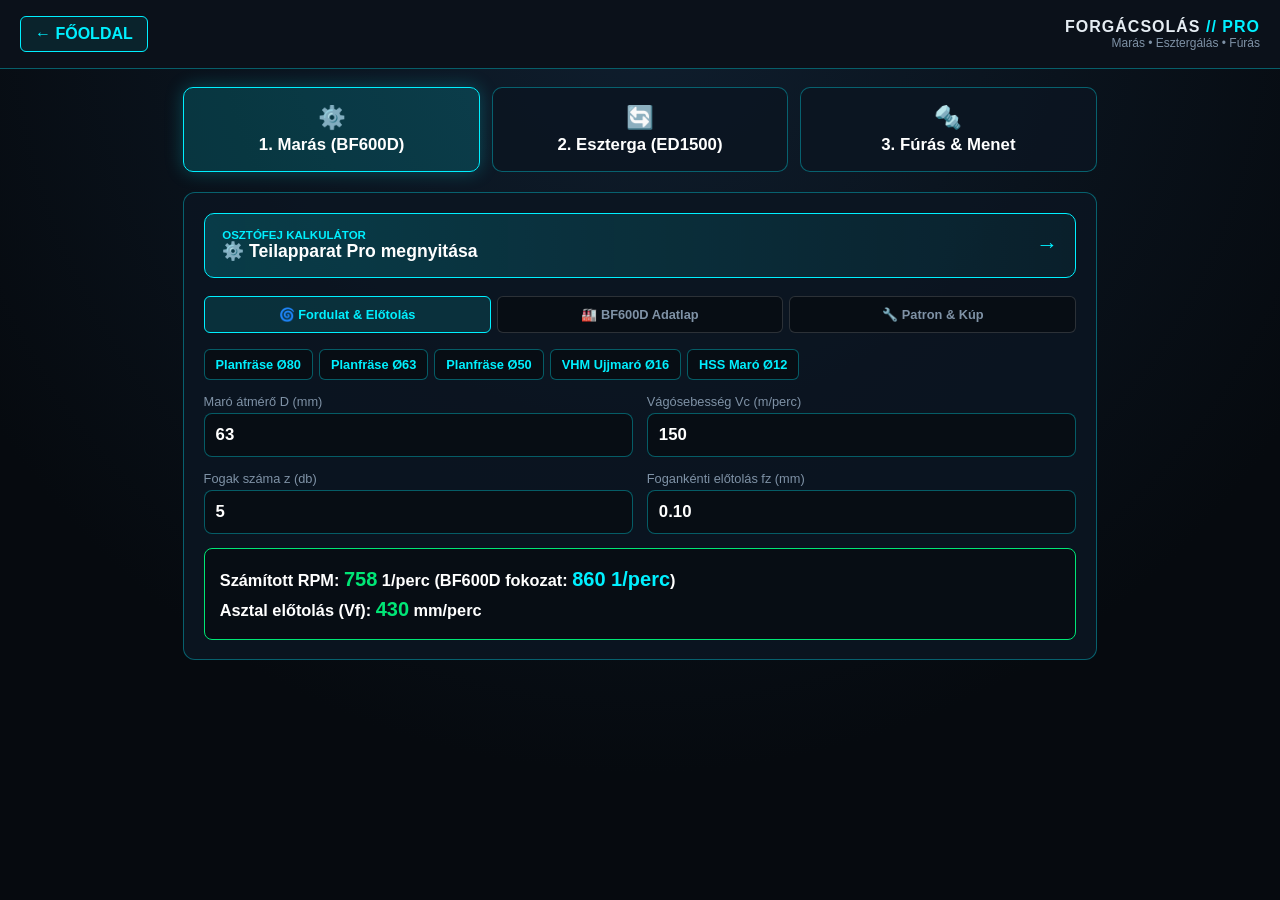
==== commit e4dc0e4b: "Update index.html" ====
--- a/gepek/index.html
+++ b/gepek/index.html
@@ -3,64 +3,57 @@
 <head>
     <meta charset="UTF-8">
     <meta name="viewport" content="width=device-width, initial-scale=1.0">
-    <title>Forgácsolás & Hegesztés // WERKSTATT OS</title>
+    <title>Forgácsolás // WERKSTATT OS</title>
     <style>
-        :root { --bg:#060a0f; --panel:#0b111a; --card:rgba(12, 22, 34, 0.9); --cyan:#00f0ff; --orange:#ff7b00; --green:#00e676; --text:#e6edf3; --muted:#7f92a6; --border:rgba(0, 240, 255, 0.35); }
+        :root { --bg:#060a0f; --panel:#0b111a; --card:rgba(12,22,34,0.9); --cyan:#00f0ff; --orange:#ff7b00; --green:#00e676; --text:#e6edf3; --muted:#7f92a6; --border:rgba(0,240,255,0.35); }
         * { box-sizing:border-box; margin:0; padding:0; font-family:'Segoe UI',Roboto,sans-serif; }
-        body { background:radial-gradient(circle at 50% 0%, #0f1e2e 0%, var(--bg) 70%); color:var(--text); min-height:100vh; padding-bottom:3rem; }
+        body { background:radial-gradient(circle at 50% 0%,#0f1e2e 0%,var(--bg) 70%); color:var(--text); min-height:100vh; padding-bottom:3rem; }
         header { background:var(--panel); border-bottom:1px solid var(--border); padding:1rem 1.25rem; display:flex; justify-content:space-between; align-items:center; position:sticky; top:0; z-index:100; }
         .back-btn { color:var(--cyan); text-decoration:none; font-weight:700; padding:8px 14px; border:1px solid var(--cyan); border-radius:6px; background:rgba(0,240,255,0.08); cursor:pointer; }
         main { max-width:950px; margin:0 auto; padding:1.15rem; }
-
-        .big-menu { display:grid; grid-template-columns:repeat(2, 1fr); gap:0.75rem; margin-bottom:1.25rem; }
-        .m-btn { background:var(--card); border:1px solid var(--border); border-radius:10px; padding:0.95rem; text-align:center; color:#fff; cursor:pointer; transition:0.2s; }
-        .m-btn.active, .m-btn:hover { border-color:var(--cyan); background:rgba(0,240,255,0.15); box-shadow:0 0 18px rgba(0,240,255,0.25); }
-        .m-btn h2 { font-size:1rem; margin-top:4px; }
-
+        .big-menu { display:grid; grid-template-columns:repeat(3,1fr); gap:0.75rem; margin-bottom:1.25rem; }
+        .m-btn { background:var(--card); border:1px solid var(--border); border-radius:10px; padding:1rem; text-align:center; color:#fff; cursor:pointer; }
+        .m-btn.active { border-color:var(--cyan); background:rgba(0,240,255,0.16); box-shadow:0 0 18px rgba(0,240,255,0.25); }
+        .m-btn h2 { font-size:1.05rem; margin-top:4px; }
         .tool-box { display:none; background:var(--card); border:1px solid var(--border); border-radius:12px; padding:1.2rem; }
         .tool-box.active { display:block; }
         .tool-box h3 { color:var(--cyan); margin-bottom:0.85rem; font-size:1.05rem; border-bottom:1px solid rgba(0,240,255,0.2); padding-bottom:0.45rem; }
-
-        .launch-card { display:flex; justify-content:space-between; align-items:center; background:linear-gradient(90deg, rgba(0,240,255,0.18), rgba(0,240,255,0.05)); border:1px solid var(--cyan); padding:0.95rem 1.1rem; border-radius:10px; text-decoration:none; color:#fff; margin-bottom:1.1rem; }
-        .sub-tabs { display:grid; grid-template-columns:repeat(3, 1fr); gap:6px; margin-bottom:1rem; }
-        .sub-tabs.two { grid-template-columns:repeat(2, 1fr); }
+        .launch-card { display:flex; justify-content:space-between; align-items:center; background:linear-gradient(90deg,rgba(0,240,255,0.18),rgba(0,240,255,0.05)); border:1px solid var(--cyan); padding:0.95rem 1.1rem; border-radius:10px; text-decoration:none; color:#fff; margin-bottom:1.1rem; }
+        .sub-tabs { display:grid; grid-template-columns:repeat(3,1fr); gap:6px; margin-bottom:1rem; }
         .st-btn { background:#070d14; border:1px solid rgba(255,255,255,0.15); color:var(--muted); padding:10px 6px; border-radius:6px; font-weight:800; font-size:0.8rem; cursor:pointer; }
         .st-btn.active { border-color:var(--cyan); color:var(--cyan); background:rgba(0,240,255,0.12); }
-
         .preset-row { display:flex; gap:6px; flex-wrap:wrap; margin-bottom:0.9rem; }
         .p-btn { background:#070d14; border:1px solid var(--border); color:var(--cyan); padding:7px 11px; border-radius:6px; font-size:0.8rem; font-weight:700; cursor:pointer; }
-        .p-btn.active, .p-btn:hover { background:var(--cyan); color:#000; }
-
+        .p-btn.active { background:var(--cyan); color:#000; }
         .in-grid { display:grid; grid-template-columns:1fr 1fr; gap:0.85rem; margin-bottom:0.9rem; }
         label { display:block; font-size:0.8rem; color:var(--muted); margin-bottom:4px; }
         input { width:100%; padding:11px; background:#070d14; border:1px solid var(--border); border-radius:8px; color:#fff; font-size:1.05rem; font-weight:700; }
         .res-card { background:#070d14; border:1px solid var(--green); border-radius:8px; padding:0.95rem; font-size:1.02rem; font-weight:800; color:#fff; line-height:1.5; }
         .res-card span { color:var(--green); font-size:1.25rem; }
-
-        .spec-grid { display:grid; grid-template-columns:repeat(auto-fit, minmax(165px, 1fr)); gap:0.7rem; margin-bottom:0.95rem; }
+        .spec-grid { display:grid; grid-template-columns:repeat(auto-fit,minmax(165px,1fr)); gap:0.7rem; margin-bottom:0.95rem; }
         .spec-item { background:#070d14; border:1px solid rgba(255,255,255,0.08); padding:0.7rem; border-radius:8px; }
         .spec-item span { display:block; font-size:0.74rem; color:var(--muted); }
         .spec-item b { font-size:0.95rem; color:#fff; }
         .wear-box { background:rgba(255,123,0,0.08); border-left:3px solid var(--orange); padding:0.85rem; border-radius:6px; font-size:0.85rem; line-height:1.5; }
         .wear-box strong { color:var(--orange); }
-
-        .param-grid { display:grid; grid-template-columns:repeat(auto-fit, minmax(145px, 1fr)); gap:0.75rem; margin-top:0.8rem; }
+        .param-grid { display:grid; grid-template-columns:repeat(auto-fit,minmax(145px,1fr)); gap:0.75rem; margin-top:0.8rem; }
         .p-box { background:#070d14; border:1px solid var(--green); border-radius:8px; padding:0.8rem; text-align:center; }
         .p-box span { display:block; font-size:0.73rem; color:var(--muted); margin-bottom:4px; }
         .p-box b { font-size:1.15rem; color:var(--green); }
-
         table { width:100%; border-collapse:collapse; margin-top:0.5rem; font-size:0.92rem; }
         th, td { padding:9px 10px; text-align:left; border-bottom:1px solid rgba(255,255,255,0.08); }
         th { color:var(--cyan); font-size:0.78rem; text-transform:uppercase; }
         td b { color:var(--green); font-size:1.05rem; }
+        button, input { touch-action:manipulation; }
+        @media (max-width:600px) { .big-menu { grid-template-columns:1fr; } }
     </style>
 </head>
 <body>
     <header>
         <a href="../index.html" class="back-btn">← FŐOLDAL</a>
         <div style="text-align:right;">
-            <div style="font-weight:800; letter-spacing:1px;">GÉPMŰHELY <span style="color:var(--cyan);">// PRO</span></div>
-            <div style="font-size:0.75rem; color:var(--muted);">BF600D &bull; ED1500 &bull; Fúrás &bull; REHM 311</div>
+            <div style="font-weight:800; letter-spacing:1px;">FORGÁCSOLÁS <span style="color:var(--cyan);">// PRO</span></div>
+            <div style="font-size:0.75rem; color:var(--muted);">Marás &bull; Esztergálás &bull; Fúrás</div>
         </div>
     </header>
     <main>
@@ -68,26 +61,18 @@
             <div class="m-btn active" onclick="showTool('frasen', this)"><span style="font-size:1.4rem;">⚙️</span><h2>1. Marás (BF600D)</h2></div>
             <div class="m-btn" onclick="showTool('drehen', this)"><span style="font-size:1.4rem;">🔄</span><h2>2. Eszterga (ED1500)</h2></div>
             <div class="m-btn" onclick="showTool('bohren', this)"><span style="font-size:1.4rem;">🔩</span><h2>3. Fúrás & Menet</h2></div>
-            <div class="m-btn" onclick="showTool('weld', this)"><span style="font-size:1.4rem;">⚡</span><h2>4. Hegesztés (REHM)</h2></div>
-        </div>
-        <!-- 1. MARÁS (HOLZMANN BF600D_400V) -->
+        </div>
         <div id="frasen" class="tool-box active">
             <a href="../teilapparat/index.html" class="launch-card">
-                <div>
-                    <div style="font-size:0.72rem; color:var(--cyan); font-weight:800;">OSZTÓFEJ KALKULÁTOR</div>
-                    <strong style="font-size:1.1rem;">⚙️ Teilapparat Pro megnyitása</strong>
-                </div>
+                <div><div style="font-size:0.72rem; color:var(--cyan); font-weight:800;">OSZTÓFEJ KALKULÁTOR</div><strong style="font-size:1.1rem;">⚙️ Teilapparat Pro megnyitása</strong></div>
                 <span style="font-size:1.35rem; font-weight:900; color:var(--cyan);">→</span>
             </a>
-
             <div class="sub-tabs">
                 <button class="st-btn active" onclick="setSub('m-sub', 'm_calc', this)">🌀 Fordulat & Előtolás</button>
                 <button class="st-btn" onclick="setSub('m-sub', 'm_spec', this)">🏭 BF600D Adatlap</button>
                 <button class="st-btn" onclick="setSub('m-sub', 'm_tools', this)">🔧 Patron & Kúp</button>
             </div>
-
             <div id="m_calc" class="m-sub">
-                <div style="font-size:0.8rem; color:var(--muted); margin-bottom:6px;">Gyorsgombok (BF600D-hez igazítva):</div>
                 <div class="preset-row">
                     <button class="p-btn" onclick="setMill(80, 6, 150, 0.10)">Planfräse Ø80</button>
                     <button class="p-btn" onclick="setMill(63, 5, 150, 0.10)">Planfräse Ø63</button>
@@ -103,56 +88,43 @@
                 </div>
                 <div class="res-card" id="mill_res"></div>
             </div>
-
             <div id="m_spec" class="m-sub" style="display:none;">
                 <h3 style="color:#fff;">HOLZMANN BF600D_400V <span style="color:var(--cyan); font-size:0.85rem;">(3-Achs Digi)</span></h3>
                 <div class="spec-grid">
-                    <div class="spec-item"><span>Főorsókúp</span><b>ISO 40 (SK40)</b></div>
-                    <div class="spec-item"><span>Behúzószár menet</span><b>M16</b></div>
+                    <div class="spec-item"><span>Főorsókúp / Behúzó</span><b>ISO 40 / M16</b></div>
                     <div class="spec-item"><span>Vertikál fordulat (8)</span><b>115 – 1750 1/perc</b></div>
                     <div class="spec-item"><span>Horizontál fordulat (9)</span><b>45 – 1330 1/perc</b></div>
                     <div class="spec-item"><span>Asztal / T-horony</span><b>1200 x 280 mm / 14 mm</b></div>
                     <div class="spec-item"><span>Úthossz (X / Y / Z)</span><b>600 / 230 / 380 mm</b></div>
-                    <div class="spec-item"><span>X-asztal előtolás (8)</span><b>24 – 720 mm/perc</b></div>
-                    <div class="spec-item"><span>Pinola löket / Fejdöntés</span><b>120 mm / ± 90°</b></div>
-                </div>
-                <div class="wear-box">
-                    <strong>⚠️ Gépkorlátok & Motor:</strong><br>
-                    • <b>Max. síkmaró:</b> Ø 100 mm | <b>Max. ujjmaró:</b> Ø 25 mm<br>
-                    • <b>Vertikál motor:</b> 0,85 / 1,5 kW | <b>Horizontál motor:</b> 2,2 kW | <b>Tömeg:</b> 1.180 kg
-                </div>
-            </div>
-
+                    <div class="spec-item"><span>X-előtolás / Pinola</span><b>24–720 mm/p / 120 mm</b></div>
+                </div>
+                <div class="wear-box"><strong>⚠️ Gépkorlátok:</strong> Max. síkmaró: <b>Ø 100 mm</b> | Max. ujjmaró: <b>Ø 25 mm</b> | Fejdöntés: <b>± 90°</b></div>
+            </div>
             <div id="m_tools" class="m-sub" style="display:none;">
                 <div class="wear-box" style="border-color:var(--cyan); background:rgba(0,240,255,0.06);">
-                    <strong style="color:var(--cyan);">🔧 Tartozékok & Befogók (ISO 40):</strong><br>
+                    <strong style="color:var(--cyan);">🔧 Tartozékok (ISO 40):</strong><br>
                     • <b>Patronkészlet (8 db):</b> Ø 4, 5, 6, 8, 10, 12, 14, 16 mm<br>
-                    • <b>Redukciók:</b> ISO 40 → MK3, ISO 40 → MK2, ISO 40 → B18 (1–16 mm fúrótokmány)<br>
-                    • <b>Horizontál marótüskék:</b> Ø 22 mm és Ø 27 mm | <b>Satu:</b> 160 mm
-                </div>
-            </div>
-        </div>
-        <!-- 2. ESZTERGÁLÁS (HOLZMANN ED1500INDIG80_400) -->
+                    • <b>Redukciók:</b> ISO 40 → MK3, MK2, B18 | <b>Horizontál tüskék:</b> Ø 22 / 27 mm | <b>Satu:</b> 160 mm
+                </div>
+            </div>
+        </div>
+
         <div id="drehen" class="tool-box">
             <div class="sub-tabs">
                 <button class="st-btn active" onclick="setSub('t-sub', 't_param', this)">⚡ Ajánlott beállítás</button>
                 <button class="st-btn" onclick="setSub('t-sub', 't_calc', this)">📐 Fordulat & Kúpszög</button>
                 <button class="st-btn" onclick="setSub('t-sub', 't_spec', this)">🏭 ED1500 Adatlap</button>
             </div>
-
             <div id="t_param" class="t-sub">
-                <div style="font-size:0.8rem; color:var(--muted); margin-bottom:6px;">1. Anyagminőség (VHM váltólapkás késhez):</div>
                 <div class="preset-row" id="turnMatBtns">
                     <button class="p-btn active" onclick="setTurnMat('steel', this)">Acél (S235 / C45)</button>
-                    <button class="p-btn" onclick="setTurnMat('va', this)">Saválló (VA / 1.4301)</button>
+                    <button class="p-btn" onclick="setTurnMat('va', this)">Saválló (VA)</button>
                     <button class="p-btn" onclick="setTurnMat('alu', this)">Alumínium</button>
                     <button class="p-btn" onclick="setTurnMat('brass', this)">Bronz / Sárgaréz</button>
                 </div>
-                <div style="font-size:0.8rem; color:var(--muted); margin-bottom:6px;">2. Munkadarab átmérő D (mm):</div>
                 <div class="preset-row" id="turnDiaBtns"></div>
                 <div class="param-grid" id="turnParamOut"></div>
             </div>
-
             <div id="t_calc" class="t-sub" style="display:none;">
                 <h3>🔄 Egyedi fordulatszám (n)</h3>
                 <div class="in-grid">
@@ -160,7 +132,6 @@
                     <div><label>Vágósebesség Vc (m/perc)</label><input type="number" id="d_vc" value="140" oninput="calcTurn()"></div>
                 </div>
                 <div class="res-card" id="turn_res" style="margin-bottom:1.25rem;"></div>
-
                 <h3>📐 Kúpszög számítás (Kegelwinkel)</h3>
                 <div class="in-grid">
                     <div><label>Nagy átmérő D (mm)</label><input type="number" id="k_D" value="40" oninput="calcCone()"></div>
@@ -169,28 +140,19 @@
                 </div>
                 <div class="res-card" id="cone_res"></div>
             </div>
-
             <div id="t_spec" class="t-sub" style="display:none;">
                 <h3 style="color:#fff;">HOLZMANN ED1500INDIG80_400 <span style="color:var(--cyan); font-size:0.85rem;">(5,5 kW / 400V)</span></h3>
                 <div class="spec-grid">
-                    <div class="spec-item"><span>Főorsó áteresztés</span><b>Ø 80 mm</b></div>
-                    <div class="spec-item"><span>Főorsó kúp / Tokmány</span><b>MK6 / Camlock D8</b></div>
+                    <div class="spec-item"><span>Főorsó furat / Kúp</span><b>Ø 80 mm / MK6 (D8)</b></div>
                     <div class="spec-item"><span>Szegnyereg kúp / Út</span><b>MK4 / 125 mm</b></div>
-                    <div class="spec-item"><span>Csúcstávolság / Magasság</span><b>1500 mm / 230 mm</b></div>
-                    <div class="spec-item"><span>Elforduló Ø (ágy / szán)</span><b>Ø 460 / Ø 260 mm</b></div>
-                    <div class="spec-item"><span>Kivehető híd (ohne Brücke)</span><b>Ø 680 mm-ig</b></div>
-                    <div class="spec-item"><span>Fordulatszám (12 fokozat)</span><b>25 – 2000 1/perc</b></div>
+                    <div class="spec-item"><span>Csúcstáv / Magasság</span><b>1500 mm / 230 mm</b></div>
+                    <div class="spec-item"><span>Elforduló Ø (ágy/híd nélkül)</span><b>Ø 460 / Ø 680 mm</b></div>
+                    <div class="spec-item"><span>Fordulatszám (12)</span><b>25 – 2000 1/perc</b></div>
                     <div class="spec-item"><span>Max. késtartó szár</span><b>40 x 22 mm</b></div>
                 </div>
-                <div class="wear-box">
-                    <strong>⚙️ Előtolások, Menetek & Tartozékok:</strong><br>
-                    • <b>Hosszelőtolás:</b> 0,031 – 1,7 mm/ford (42) | <b>Keresztelőtolás:</b> 0,014 – 0,784 mm/ford (42)<br>
-                    • <b>Menetvágás:</b> Metrikus 0,1 – 14 mm (41) | Collos 2 – 112 TPI (60)<br>
-                    • <b>Tokmányok:</b> 3-pofás Ø250 mm, 4-pofás Ø250 mm, síktárcsa Ø350 mm, álló + futó báb, 3-tengelyes DRO
-                </div>
-            </div>
-        </div>
-        <!-- 3. FÚRÁS & MENET -->
+                <div class="wear-box"><strong>⚙️ Előtolás & Menet:</strong> Hossz: 0,031–1,7 mm/U | Kereszt: 0,014–0,784 mm/U | Metrik: 0,1–14 mm | Zoll: 2–112 TPI</div>
+            </div>
+        </div>
         <div id="bohren" class="tool-box">
             <h3>🔩 Fúró fordulatszám (n)</h3>
             <div class="in-grid">
@@ -198,59 +160,21 @@
                 <div><label>Vágósebesség Vc (HSS ~25, VHM ~70)</label><input type="number" id="b_vc" value="25" oninput="calcDrill()"></div>
             </div>
             <div class="res-card" id="drill_res" style="margin-bottom:1.25rem;"></div>
-
-            <h3>📏 Menet & Magfurat táblázatok (Kernloch)</h3>
+            <h3>📏 Menet & Magfurat táblázatok</h3>
             <div class="sub-tabs">
                 <button class="st-btn active" onclick="setThreadTab('metrik', this)">Metrikus (M)</button>
                 <button class="st-btn" onclick="setThreadTab('fein', this)">Finommenet (MF)</button>
                 <button class="st-btn" onclick="setThreadTab('coll', this)">Collos (G / UNC)</button>
             </div>
-            <input type="text" id="tSearch" placeholder="🔍 Szűrés menet méretre (pl. M12, M16x1.5, G 1/2, UNC)..." style="margin-bottom:0.75rem; font-size:0.95rem;" oninput="renderThreads()">
+            <input type="text" id="tSearch" placeholder="🔍 Szűrés (pl. M12, M16x1.5, G 1/2, UNC)..." style="margin-bottom:0.75rem; font-size:0.95rem;" oninput="renderThreads()">
             <table>
                 <thead><tr><th>Menet</th><th>Emelkedés / TPI</th><th>Magfurat (mm)</th></tr></thead>
                 <tbody id="threadTable"></tbody>
             </table>
         </div>
-
-        <!-- 4. HEGESZTÉS (REHM Synergic.Arc 311) -->
-        <div id="weld" class="tool-box">
-            <div class="sub-tabs two">
-                <button class="st-btn active" onclick="setSub('w-sub', 'w_calc', this)">⚡ MIG/MAG Beállítások</button>
-                <button class="st-btn" onclick="setSub('w-sub', 'w_spec', this)">🏭 REHM 311 Adatlap</button>
-            </div>
-
-            <div id="w_calc" class="w-sub">
-                <div style="font-size:0.8rem; color:var(--muted); margin-bottom:6px;">1. Alapanyag (Synergic program):</div>
-                <div class="preset-row" id="weldMatBtns">
-                    <button class="p-btn active" onclick="setWeldMat('steel', this)">Acél (SG2 / Fe)</button>
-                    <button class="p-btn" onclick="setWeldMat('va', this)">Saválló (VA / CrNi)</button>
-                    <button class="p-btn" onclick="setWeldMat('alu', this)">Alumínium (AlMg5)</button>
-                </div>
-                <div style="font-size:0.8rem; color:var(--muted); margin-bottom:6px;">2. Lemez- / anyagvastagság (mm):</div>
-                <div class="preset-row" id="weldThickBtns"></div>
-                <div class="param-grid" id="weldParamOut"></div>
-            </div>
-
-            <div id="w_spec" class="w-sub" style="display:none;">
-                <h3 style="color:#fff;">REHM Synergic.Arc 311 <span style="color:var(--cyan); font-size:0.85rem;">(400V / 20–300 A)</span></h3>
-                <div class="spec-grid">
-                    <div class="spec-item"><span>Áramtartomány</span><b>20 – 300 A (fokozatmentes)</b></div>
-                    <div class="spec-item"><span>100% ED (40°C)</span><b>240 A folyamatos</b></div>
-                    <div class="spec-item"><span>Előtolás</span><b>4-görgős digitális</b></div>
-                    <div class="spec-item"><span>Pisztoly</span><b>EVO MB 25 / 4 m (gázhűtés)</b></div>
-                </div>
-                <div class="wear-box">
-                    <strong>🔧 MB 25 Pisztoly kopóalkatrészek:</strong><br>
-                    • <b>Áramátadó:</b> M6 x 28 mm (Ø 0,8 / 1,0 / 1,2 mm)<br>
-                    • <b>Gázterelő:</b> MB 25 kúpos (Ø 15 mm)<br>
-                    • <b>Spirál:</b> Kék (0,8–1,0 acél) / Piros (1,0–1,2 acél) / Teflon (Alu & VA)
-                </div>
-            </div>
-        </div>
     </main>
     <script>
-        let curThreadTab = 'metrik', curTurnMat = 'steel', curTurnDia = 50, curWeldMat = 'steel', curWeldIdx = 2;
-
+        let curThreadTab = 'metrik', curTurnMat = 'steel', curTurnDia = 50;
         const TURN_MATS = {
             steel: { vc: 150, feedR: "0.20 – 0.30 mm/U", feedF: "0.08 – 0.12 mm/U", doc: "1.5 – 3.0 mm (nagyolás)" },
             va:    { vc: 95,  feedR: "0.15 – 0.22 mm/U", feedF: "0.06 – 0.10 mm/U", doc: "1.0 – 2.0 mm + hűtés!" },
@@ -260,7 +184,6 @@
         const TURN_DIAS = new Array(10, 15, 20, 30, 40, 50, 60, 80, 100, 120, 150, 200);
         const ED_STEPS = new Array(25, 40, 60, 90, 135, 200, 300, 450, 650, 950, 1400, 2000);
         const BF_STEPS = new Array(115, 175, 260, 390, 580, 860, 1250, 1750);
-
         const THREAD_DATA = {
             metrik: [
                 {m:"M3", p:"0.5 mm", k:"2.5"}, {m:"M4", p:"0.7 mm", k:"3.3"}, {m:"M5", p:"0.8 mm", k:"4.2"}, {m:"M6", p:"1.0 mm", k:"5.0"},
@@ -284,29 +207,6 @@
                 {m:"UNC 5/8\"", p:"11 TPI", k:"13.5"}, {m:"UNC 3/4\"", p:"10 TPI", k:"16.5"}
             ]
         };
-
-        const WELD_DB = {
-            steel: [
-                { t: "1.0 mm", amp: "45 – 60 A", volt: "16.0 – 17.0 V", wire: "Ø 0.8 mm (SG2)", gas: "Corgon 18 (82% Ar / 18% CO₂)", flow: "10 l/perc" },
-                { t: "1.5 mm", amp: "65 – 85 A", volt: "17.2 – 18.2 V", wire: "Ø 0.8 mm (SG2)", gas: "Corgon 18 (82% Ar / 18% CO₂)", flow: "10 – 12 l/perc" },
-                { t: "2.0 mm", amp: "90 – 115 A", volt: "18.5 – 19.5 V", wire: "Ø 0.8 / 1.0 mm", gas: "Corgon 18 (82% Ar / 18% CO₂)", flow: "12 l/perc" },
-                { t: "3.0 mm", amp: "125 – 150 A", volt: "20.0 – 21.5 V", wire: "Ø 1.0 mm (SG2)", gas: "Corgon 18 (82% Ar / 18% CO₂)", flow: "12 – 14 l/perc" },
-                { t: "4.0 mm", amp: "155 – 185 A", volt: "21.8 – 23.2 V", wire: "Ø 1.0 mm (SG2)", gas: "Corgon 18 (82% Ar / 18% CO₂)", flow: "14 l/perc" },
-                { t: "6.0 mm", amp: "215 – 245 A", volt: "25.0 – 26.8 V", wire: "Ø 1.0 / 1.2 mm", gas: "Corgon 18 (82% Ar / 18% CO₂)", flow: "15 – 16 l/perc" },
-                { t: "8–10 mm", amp: "250 – 290 A", volt: "27.0 – 29.5 V", wire: "Ø 1.2 mm (SG2)", gas: "Corgon 18 (82% Ar / 18% CO₂)", flow: "16 – 18 l/perc" }
-            ],
-            va: [
-                { t: "1.0 mm", amp: "40 – 55 A", volt: "15.5 – 16.5 V", wire: "Ø 0.8 mm (1.4316)", gas: "Argon + 2.5% CO₂ (M12)", flow: "10 – 12 l/perc" },
-                { t: "2.0 mm", amp: "80 – 105 A", volt: "17.5 – 19.0 V", wire: "Ø 0.8 / 1.0 mm", gas: "Argon + 2.5% CO₂ (M12)", flow: "12 – 14 l/perc" },
-                { t: "3.0 mm", amp: "115 – 140 A", volt: "19.5 – 21.0 V", wire: "Ø 1.0 mm (1.4316)", gas: "Argon + 2.5% CO₂ (M12)", flow: "14 l/perc" },
-                { t: "5.0 mm", amp: "175 – 215 A", volt: "22.5 – 24.5 V", wire: "Ø 1.0 / 1.2 mm", gas: "Argon + 2.5% CO₂ (M12)", flow: "16 l/perc" }
-            ],
-            alu: [
-                { t: "2.0 mm", amp: "95 – 115 A", volt: "18.5 – 20.0 V", wire: "Ø 1.0 / 1.2 mm (AlMg5)", gas: "100% Argon (4.6)", flow: "14 – 16 l/perc" },
-                { t: "3.0 mm", amp: "130 – 155 A", volt: "20.5 – 22.0 V", wire: "Ø 1.2 mm (AlMg5)", gas: "100% Argon (4.6)", flow: "16 l/perc" },
-                { t: "5.0 mm", amp: "190 – 230 A", volt: "23.5 – 25.5 V", wire: "Ø 1.2 mm (AlMg5)", gas: "100% Argon (4.6)", flow: "18 l/perc" }
-            ]
-        };
         function showTool(id, btn) {
             document.querySelectorAll('.m-btn').forEach(b => b.classList.remove('active'));
             document.querySelectorAll('.tool-box').forEach(t => t.classList.remove('active'));
@@ -318,8 +218,7 @@
             btn.classList.add('active'); document.getElementById(id).style.display = 'block';
         }
         function setTurnMat(m, btn) {
-            curTurnMat = m;
-            document.querySelectorAll('#turnMatBtns .p-btn').forEach(b => b.classList.remove('active'));
+            curTurnMat = m; document.querySelectorAll('#turnMatBtns .p-btn').forEach(b => b.classList.remove('active'));
             btn.classList.add('active'); renderTurnPresets();
         }
         function setTurnDia(d) { curTurnDia = d; renderTurnPresets(); }
@@ -369,25 +268,10 @@
             const list = THREAD_DATA[curThreadTab].filter(t => `${t.m} ${t.p} ${t.k}`.toLowerCase().includes(q));
             document.getElementById('threadTable').innerHTML = list.map(t => `<tr><td><strong>${t.m}</strong></td><td>${t.p}</td><td><b>Ø ${t.k} mm</b></td></tr>`).join('');
         }
-        function setWeldMat(m, btn) {
-            curWeldMat = m; curWeldIdx = 0;
-            document.querySelectorAll('#weldMatBtns .p-btn').forEach(b => b.classList.remove('active'));
-            btn.classList.add('active'); renderWeld();
-        }
-        function setWeldThick(i) { curWeldIdx = i; renderWeld(); }
-        function renderWeld() {
-            const list = WELD_DB[curWeldMat]; if (curWeldIdx >= list.length) curWeldIdx = 0;
-            document.getElementById('weldThickBtns').innerHTML = list.map((x, i) => `<button class="p-btn ${i===curWeldIdx?'active':''}" onclick="setWeldThick(${i})">${x.t}</button>`).join('');
-            const sel = list[curWeldIdx];
-            document.getElementById('weldParamOut').innerHTML = `
-                <div class="p-box"><span>Áramerősség</span><b>${sel.amp}</b></div>
-                <div class="p-box"><span>Ívfeszültség</span><b>${sel.volt}</b></div>
-                <div class="p-box"><span>Huzal típus</span><b style="color:var(--cyan);font-size:0.95rem;">${sel.wire}</b></div>
-                <div class="p-box"><span>Védőgáz & Mennyiség</span><b style="color:var(--orange);font-size:0.88rem;">${sel.gas}<br>${sel.flow}</b></div>`;
-        }
-        renderTurnPresets(); calcMill(); calcTurn(); calcCone(); calcDrill(); renderThreads(); renderWeld();
+        renderTurnPresets(); calcMill(); calcTurn(); calcCone(); calcDrill(); renderThreads();
     </script>
 </body>
 </html>
 
 
+
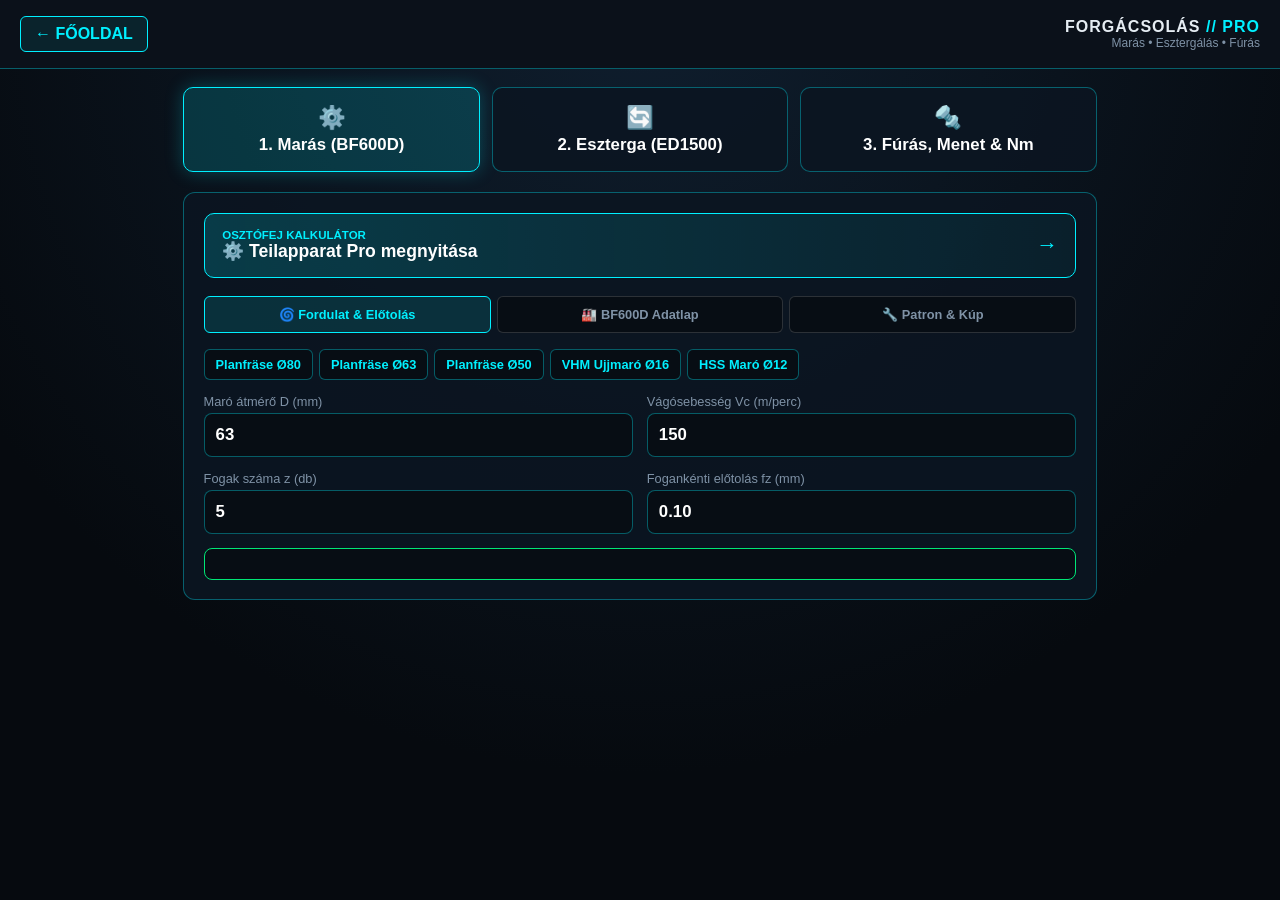
==== commit 75fef49d: "Update tool descriptions and add torque data" ====
--- a/gepek/index.html
+++ b/gepek/index.html
@@ -60,7 +60,7 @@
         <div class="big-menu">
             <div class="m-btn active" onclick="showTool('frasen', this)"><span style="font-size:1.4rem;">⚙️</span><h2>1. Marás (BF600D)</h2></div>
             <div class="m-btn" onclick="showTool('drehen', this)"><span style="font-size:1.4rem;">🔄</span><h2>2. Eszterga (ED1500)</h2></div>
-            <div class="m-btn" onclick="showTool('bohren', this)"><span style="font-size:1.4rem;">🔩</span><h2>3. Fúrás & Menet</h2></div>
+            <div class="m-btn" onclick="showTool('bohren', this)"><span style="font-size:1.4rem;">🔩</span><h2>3. Fúrás, Menet & Nm</h2></div>
         </div>
         <div id="frasen" class="tool-box active">
             <a href="../teilapparat/index.html" class="launch-card">
@@ -160,15 +160,16 @@
                 <div><label>Vágósebesség Vc (HSS ~25, VHM ~70)</label><input type="number" id="b_vc" value="25" oninput="calcDrill()"></div>
             </div>
             <div class="res-card" id="drill_res" style="margin-bottom:1.25rem;"></div>
-            <h3>📏 Menet & Magfurat táblázatok</h3>
-            <div class="sub-tabs">
+            <h3>📏 Menet, Magfurat & Nyomaték (Nm)</h3>
+            <div class="sub-tabs" style="grid-template-columns:repeat(2,1fr);">
                 <button class="st-btn active" onclick="setThreadTab('metrik', this)">Metrikus (M)</button>
                 <button class="st-btn" onclick="setThreadTab('fein', this)">Finommenet (MF)</button>
                 <button class="st-btn" onclick="setThreadTab('coll', this)">Collos (G / UNC)</button>
-            </div>
-            <input type="text" id="tSearch" placeholder="🔍 Szűrés (pl. M12, M16x1.5, G 1/2, UNC)..." style="margin-bottom:0.75rem; font-size:0.95rem;" oninput="renderThreads()">
+                <button class="st-btn" onclick="setThreadTab('nm', this)">Meghúzás (Nm)</button>
+            </div>
+            <input type="text" id="tSearch" placeholder="🔍 Szűrés (pl. M12, SW 19, G 1/2, UNC)..." style="margin-bottom:0.75rem; font-size:0.95rem;" oninput="renderThreads()">
             <table>
-                <thead><tr><th>Menet</th><th>Emelkedés / TPI</th><th>Magfurat (mm)</th></tr></thead>
+                <thead id="threadHead"><tr><th>Menet</th><th>Emelkedés / TPI</th><th>Magfurat (mm)</th></tr></thead>
                 <tbody id="threadTable"></tbody>
             </table>
         </div>
@@ -263,15 +264,33 @@
             curThreadTab = tab; btn.parentElement.querySelectorAll('.st-btn').forEach(b => b.classList.remove('active'));
             btn.classList.add('active'); renderThreads();
         }
+                const TORQUE_DATA = [
+            {m:"M3", sw:"SW 5.5", n88:"1.3", n109:"1.9", n129:"2.2"}, {m:"M4", sw:"SW 7", n88:"2.9", n109:"4.3", n129:"5.1"},
+            {m:"M5", sw:"SW 8", n88:"5.9", n109:"8.7", n129:"10"}, {m:"M6", sw:"SW 10", n88:"10", n109:"15", n129:"18"},
+            {m:"M8", sw:"SW 13", n88:"25", n109:"36", n129:"43"}, {m:"M10", sw:"SW 17", n88:"49", n109:"72", n129:"84"},
+            {m:"M12", sw:"SW 19", n88:"85", n109:"125", n129:"145"}, {m:"M14", sw:"SW 22", n88:"135", n109:"200", n129:"235"},
+            {m:"M16", sw:"SW 24", n88:"210", n109:"310", n129:"365"}, {m:"M18", sw:"SW 27", n88:"300", n109:"430", n129:"500"},
+            {m:"M20", sw:"SW 30", n88:"425", n109:"610", n129:"710"}, {m:"M22", sw:"SW 32", n88:"580", n109:"830", n129:"970"},
+            {m:"M24", sw:"SW 36", n88:"730", n109:"1050", n129:"1220"}, {m:"M27", sw:"SW 41", n88:"1100", n109:"1550", n129:"1800"},
+            {m:"M30", sw:"SW 46", n88:"1450", n109:"2100", n129:"2450"}, {m:"M36", sw:"SW 55", n88:"2530", n109:"3600", n129:"4200"}
+        ];
+
         function renderThreads() {
             const q = document.getElementById('tSearch').value.toLowerCase().trim();
+            const head = document.getElementById('threadHead');
+            const body = document.getElementById('threadTable');
+            if (curThreadTab === 'nm') {
+                head.innerHTML = '<tr><th>Menet</th><th>SW</th><th>8.8</th><th>10.9</th><th>12.9</th></tr>';
+                body.innerHTML = TORQUE_DATA.filter(t => `${t.m} ${t.sw}`.toLowerCase().includes(q)).map(t =>
+                    `<tr><td><strong>${t.m}</strong></td><td style="color:var(--muted);">${t.sw}</td><td><b>${t.n88}</b></td><td style="color:var(--cyan);font-weight:800;">${t.n109}</td><td style="color:var(--orange);font-weight:800;">${t.n129}</td></tr>`
+                ).join('');
+                return;
+            }
+            head.innerHTML = '<tr><th>Menet</th><th>Emelkedés / TPI</th><th>Magfurat (mm)</th></tr>';
             const list = THREAD_DATA[curThreadTab].filter(t => `${t.m} ${t.p} ${t.k}`.toLowerCase().includes(q));
-            document.getElementById('threadTable').innerHTML = list.map(t => `<tr><td><strong>${t.m}</strong></td><td>${t.p}</td><td><b>Ø ${t.k} mm</b></td></tr>`).join('');
-        }
-        renderTurnPresets(); calcMill(); calcTurn(); calcCone(); calcDrill(); renderThreads();
-    </script>
-</body>
-</html>
-
-
-
+            body.innerHTML = list.map(t => `<tr><td><strong>${t.m}</strong></td><td>${t.p}</td><td><b>Ø ${t.k} mm</b></td></tr>`).join('');
+        }
+
+
+
+
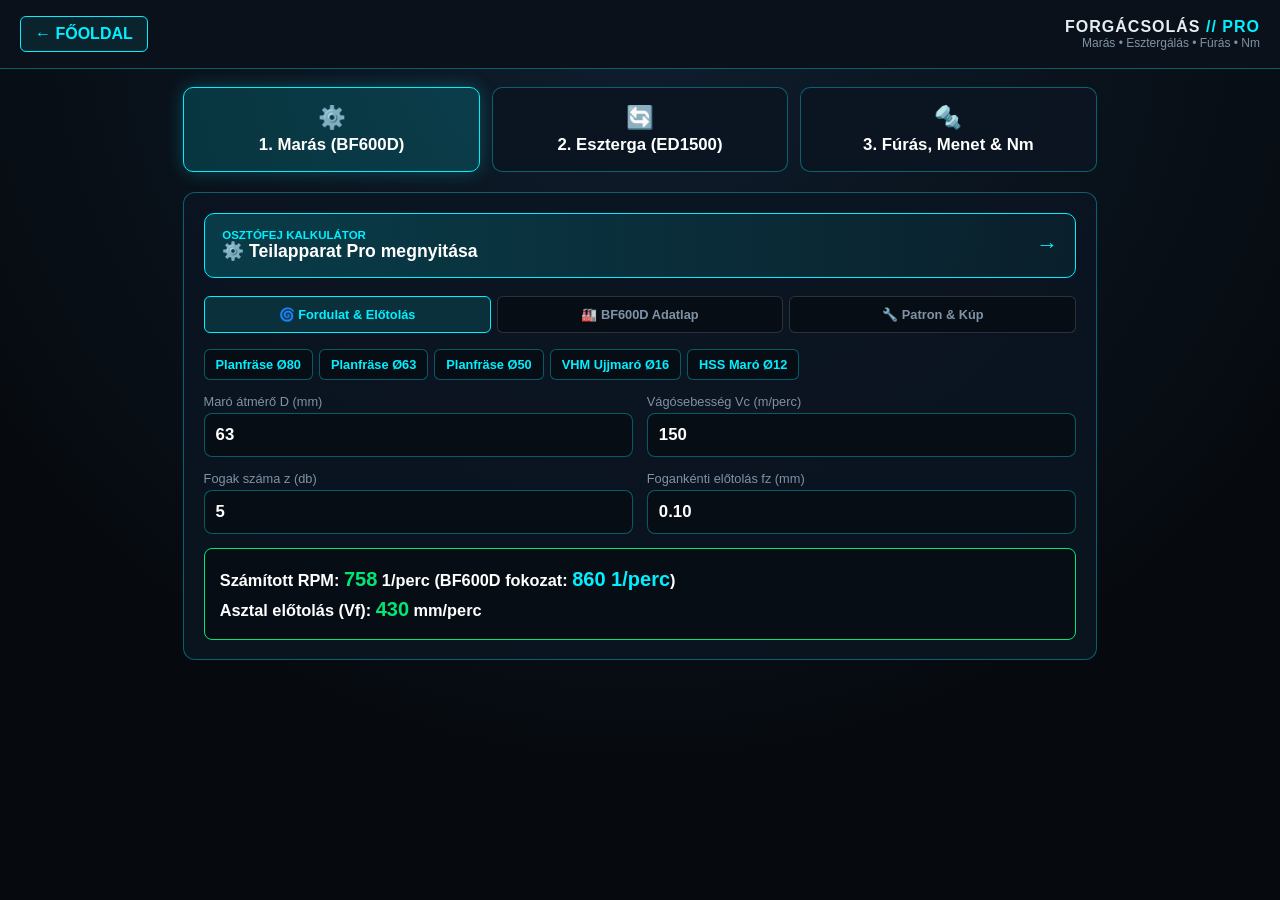
==== commit d7e5c95f: "Update index.html" ====
--- a/gepek/index.html
+++ b/gepek/index.html
@@ -20,6 +20,7 @@
         .tool-box h3 { color:var(--cyan); margin-bottom:0.85rem; font-size:1.05rem; border-bottom:1px solid rgba(0,240,255,0.2); padding-bottom:0.45rem; }
         .launch-card { display:flex; justify-content:space-between; align-items:center; background:linear-gradient(90deg,rgba(0,240,255,0.18),rgba(0,240,255,0.05)); border:1px solid var(--cyan); padding:0.95rem 1.1rem; border-radius:10px; text-decoration:none; color:#fff; margin-bottom:1.1rem; }
         .sub-tabs { display:grid; grid-template-columns:repeat(3,1fr); gap:6px; margin-bottom:1rem; }
+        .sub-tabs.two { grid-template-columns:repeat(2,1fr); }
         .st-btn { background:#070d14; border:1px solid rgba(255,255,255,0.15); color:var(--muted); padding:10px 6px; border-radius:6px; font-weight:800; font-size:0.8rem; cursor:pointer; }
         .st-btn.active { border-color:var(--cyan); color:var(--cyan); background:rgba(0,240,255,0.12); }
         .preset-row { display:flex; gap:6px; flex-wrap:wrap; margin-bottom:0.9rem; }
@@ -53,7 +54,7 @@
         <a href="../index.html" class="back-btn">← FŐOLDAL</a>
         <div style="text-align:right;">
             <div style="font-weight:800; letter-spacing:1px;">FORGÁCSOLÁS <span style="color:var(--cyan);">// PRO</span></div>
-            <div style="font-size:0.75rem; color:var(--muted);">Marás &bull; Esztergálás &bull; Fúrás</div>
+            <div style="font-size:0.75rem; color:var(--muted);">Marás &bull; Esztergálás &bull; Fúrás &bull; Nm</div>
         </div>
     </header>
     <main>
@@ -62,6 +63,7 @@
             <div class="m-btn" onclick="showTool('drehen', this)"><span style="font-size:1.4rem;">🔄</span><h2>2. Eszterga (ED1500)</h2></div>
             <div class="m-btn" onclick="showTool('bohren', this)"><span style="font-size:1.4rem;">🔩</span><h2>3. Fúrás, Menet & Nm</h2></div>
         </div>
+
         <div id="frasen" class="tool-box active">
             <a href="../teilapparat/index.html" class="launch-card">
                 <div><div style="font-size:0.72rem; color:var(--cyan); font-weight:800;">OSZTÓFEJ KALKULÁTOR</div><strong style="font-size:1.1rem;">⚙️ Teilapparat Pro megnyitása</strong></div>
@@ -108,7 +110,6 @@
                 </div>
             </div>
         </div>
-
         <div id="drehen" class="tool-box">
             <div class="sub-tabs">
                 <button class="st-btn active" onclick="setSub('t-sub', 't_param', this)">⚡ Ajánlott beállítás</button>
@@ -153,6 +154,7 @@
                 <div class="wear-box"><strong>⚙️ Előtolás & Menet:</strong> Hossz: 0,031–1,7 mm/U | Kereszt: 0,014–0,784 mm/U | Metrik: 0,1–14 mm | Zoll: 2–112 TPI</div>
             </div>
         </div>
+
         <div id="bohren" class="tool-box">
             <h3>🔩 Fúró fordulatszám (n)</h3>
             <div class="in-grid">
@@ -161,7 +163,7 @@
             </div>
             <div class="res-card" id="drill_res" style="margin-bottom:1.25rem;"></div>
             <h3>📏 Menet, Magfurat & Nyomaték (Nm)</h3>
-            <div class="sub-tabs" style="grid-template-columns:repeat(2,1fr);">
+            <div class="sub-tabs two">
                 <button class="st-btn active" onclick="setThreadTab('metrik', this)">Metrikus (M)</button>
                 <button class="st-btn" onclick="setThreadTab('fein', this)">Finommenet (MF)</button>
                 <button class="st-btn" onclick="setThreadTab('coll', this)">Collos (G / UNC)</button>
@@ -185,6 +187,7 @@
         const TURN_DIAS = new Array(10, 15, 20, 30, 40, 50, 60, 80, 100, 120, 150, 200);
         const ED_STEPS = new Array(25, 40, 60, 90, 135, 200, 300, 450, 650, 950, 1400, 2000);
         const BF_STEPS = new Array(115, 175, 260, 390, 580, 860, 1250, 1750);
+
         const THREAD_DATA = {
             metrik: [
                 {m:"M3", p:"0.5 mm", k:"2.5"}, {m:"M4", p:"0.7 mm", k:"3.3"}, {m:"M5", p:"0.8 mm", k:"4.2"}, {m:"M6", p:"1.0 mm", k:"5.0"},
@@ -208,6 +211,17 @@
                 {m:"UNC 5/8\"", p:"11 TPI", k:"13.5"}, {m:"UNC 3/4\"", p:"10 TPI", k:"16.5"}
             ]
         };
+
+        const TORQUE_DATA = [
+            {m:"M3", sw:"SW 5.5", n88:"1.3", n109:"1.9", n129:"2.2"}, {m:"M4", sw:"SW 7", n88:"2.9", n109:"4.3", n129:"5.1"},
+            {m:"M5", sw:"SW 8", n88:"5.9", n109:"8.7", n129:"10"}, {m:"M6", sw:"SW 10", n88:"10", n109:"15", n129:"18"},
+            {m:"M8", sw:"SW 13", n88:"25", n109:"36", n129:"43"}, {m:"M10", sw:"SW 17", n88:"49", n109:"72", n129:"84"},
+            {m:"M12", sw:"SW 19", n88:"85", n109:"125", n129:"145"}, {m:"M14", sw:"SW 22", n88:"135", n109:"200", n129:"235"},
+            {m:"M16", sw:"SW 24", n88:"210", n109:"310", n129:"365"}, {m:"M18", sw:"SW 27", n88:"300", n109:"430", n129:"500"},
+            {m:"M20", sw:"SW 30", n88:"425", n109:"610", n129:"710"}, {m:"M22", sw:"SW 32", n88:"580", n109:"830", n129:"970"},
+            {m:"M24", sw:"SW 36", n88:"730", n109:"1050", n129:"1220"}, {m:"M27", sw:"SW 41", n88:"1100", n109:"1550", n129:"1800"},
+            {m:"M30", sw:"SW 46", n88:"1450", n109:"2100", n129:"2450"}, {m:"M36", sw:"SW 55", n88:"2530", n109:"3600", n129:"4200"}
+        ];
         function showTool(id, btn) {
             document.querySelectorAll('.m-btn').forEach(b => b.classList.remove('active'));
             document.querySelectorAll('.tool-box').forEach(t => t.classList.remove('active'));
@@ -264,17 +278,6 @@
             curThreadTab = tab; btn.parentElement.querySelectorAll('.st-btn').forEach(b => b.classList.remove('active'));
             btn.classList.add('active'); renderThreads();
         }
-                const TORQUE_DATA = [
-            {m:"M3", sw:"SW 5.5", n88:"1.3", n109:"1.9", n129:"2.2"}, {m:"M4", sw:"SW 7", n88:"2.9", n109:"4.3", n129:"5.1"},
-            {m:"M5", sw:"SW 8", n88:"5.9", n109:"8.7", n129:"10"}, {m:"M6", sw:"SW 10", n88:"10", n109:"15", n129:"18"},
-            {m:"M8", sw:"SW 13", n88:"25", n109:"36", n129:"43"}, {m:"M10", sw:"SW 17", n88:"49", n109:"72", n129:"84"},
-            {m:"M12", sw:"SW 19", n88:"85", n109:"125", n129:"145"}, {m:"M14", sw:"SW 22", n88:"135", n109:"200", n129:"235"},
-            {m:"M16", sw:"SW 24", n88:"210", n109:"310", n129:"365"}, {m:"M18", sw:"SW 27", n88:"300", n109:"430", n129:"500"},
-            {m:"M20", sw:"SW 30", n88:"425", n109:"610", n129:"710"}, {m:"M22", sw:"SW 32", n88:"580", n109:"830", n129:"970"},
-            {m:"M24", sw:"SW 36", n88:"730", n109:"1050", n129:"1220"}, {m:"M27", sw:"SW 41", n88:"1100", n109:"1550", n129:"1800"},
-            {m:"M30", sw:"SW 46", n88:"1450", n109:"2100", n129:"2450"}, {m:"M36", sw:"SW 55", n88:"2530", n109:"3600", n129:"4200"}
-        ];
-
         function renderThreads() {
             const q = document.getElementById('tSearch').value.toLowerCase().trim();
             const head = document.getElementById('threadHead');
@@ -290,7 +293,11 @@
             const list = THREAD_DATA[curThreadTab].filter(t => `${t.m} ${t.p} ${t.k}`.toLowerCase().includes(q));
             body.innerHTML = list.map(t => `<tr><td><strong>${t.m}</strong></td><td>${t.p}</td><td><b>Ø ${t.k} mm</b></td></tr>`).join('');
         }
-
-
-
-
+        renderTurnPresets(); calcMill(); calcTurn(); calcCone(); calcDrill(); renderThreads();
+    </script>
+</body>
+</html>
+
+
+
+
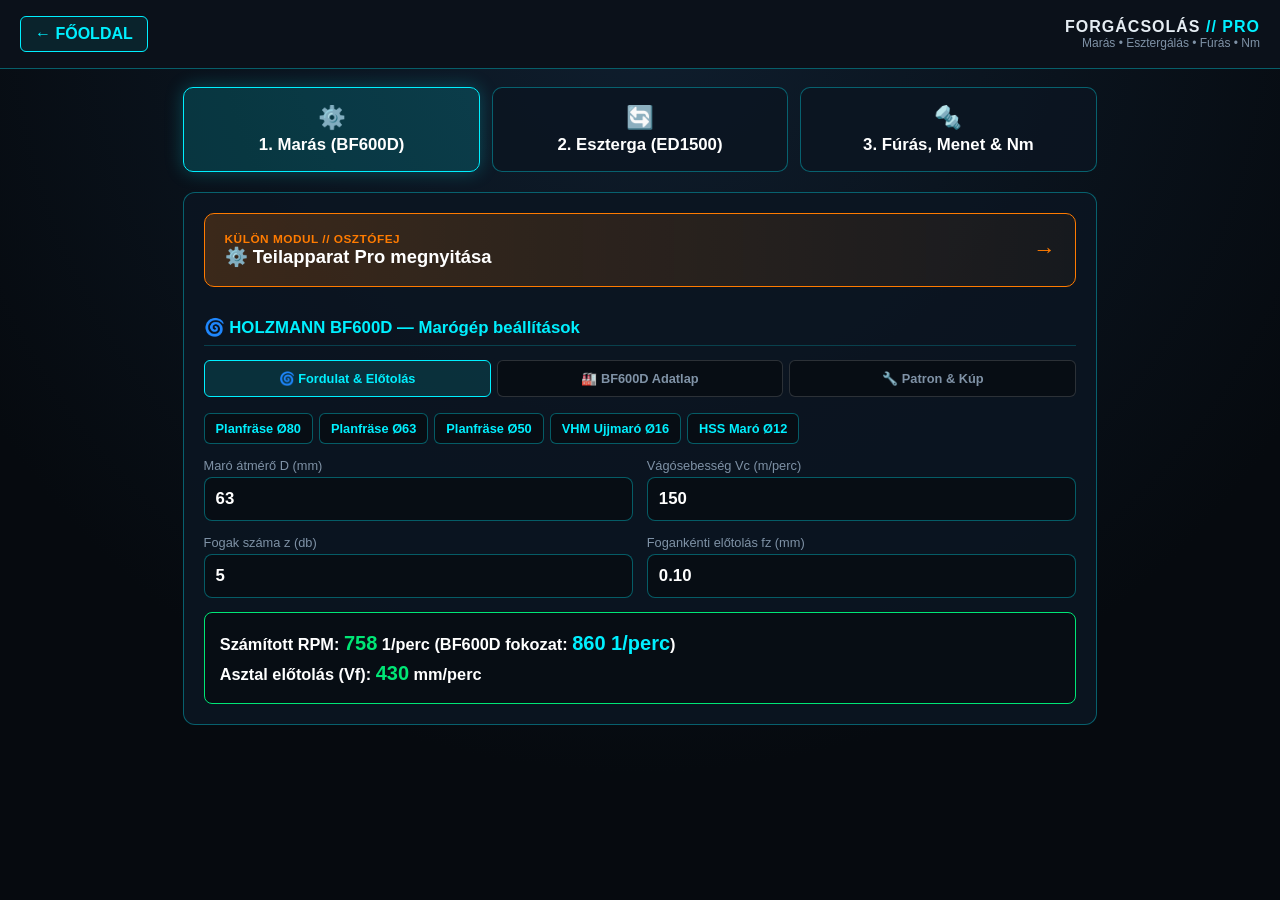
==== commit 2e5d63a4: "Update index.html" ====
--- a/gepek/index.html
+++ b/gepek/index.html
@@ -64,11 +64,16 @@
             <div class="m-btn" onclick="showTool('bohren', this)"><span style="font-size:1.4rem;">🔩</span><h2>3. Fúrás, Menet & Nm</h2></div>
         </div>
 
-        <div id="frasen" class="tool-box active">
-            <a href="../teilapparat/index.html" class="launch-card">
-                <div><div style="font-size:0.72rem; color:var(--cyan); font-weight:800;">OSZTÓFEJ KALKULÁTOR</div><strong style="font-size:1.1rem;">⚙️ Teilapparat Pro megnyitása</strong></div>
-                <span style="font-size:1.35rem; font-weight:900; color:var(--cyan);">→</span>
+                <div id="frasen" class="tool-box active">
+            <a href="../teilapparat/index.html" class="launch-card" style="border-color:var(--orange); background:linear-gradient(90deg,rgba(255,123,0,0.2),rgba(255,123,0,0.05)); margin-bottom:1.85rem; padding:1.15rem 1.25rem;">
+                <div>
+                    <div style="font-size:0.74rem; color:var(--orange); font-weight:800; letter-spacing:0.5px;">KÜLÖN MODUL // OSZTÓFEJ</div>
+                    <strong style="font-size:1.15rem;">⚙️ Teilapparat Pro megnyitása</strong>
+                </div>
+                <span style="font-size:1.4rem; font-weight:900; color:var(--orange);">→</span>
             </a>
+
+            <h3>🌀 HOLZMANN BF600D — Marógép beállítások</h3>
             <div class="sub-tabs">
                 <button class="st-btn active" onclick="setSub('m-sub', 'm_calc', this)">🌀 Fordulat & Előtolás</button>
                 <button class="st-btn" onclick="setSub('m-sub', 'm_spec', this)">🏭 BF600D Adatlap</button>
